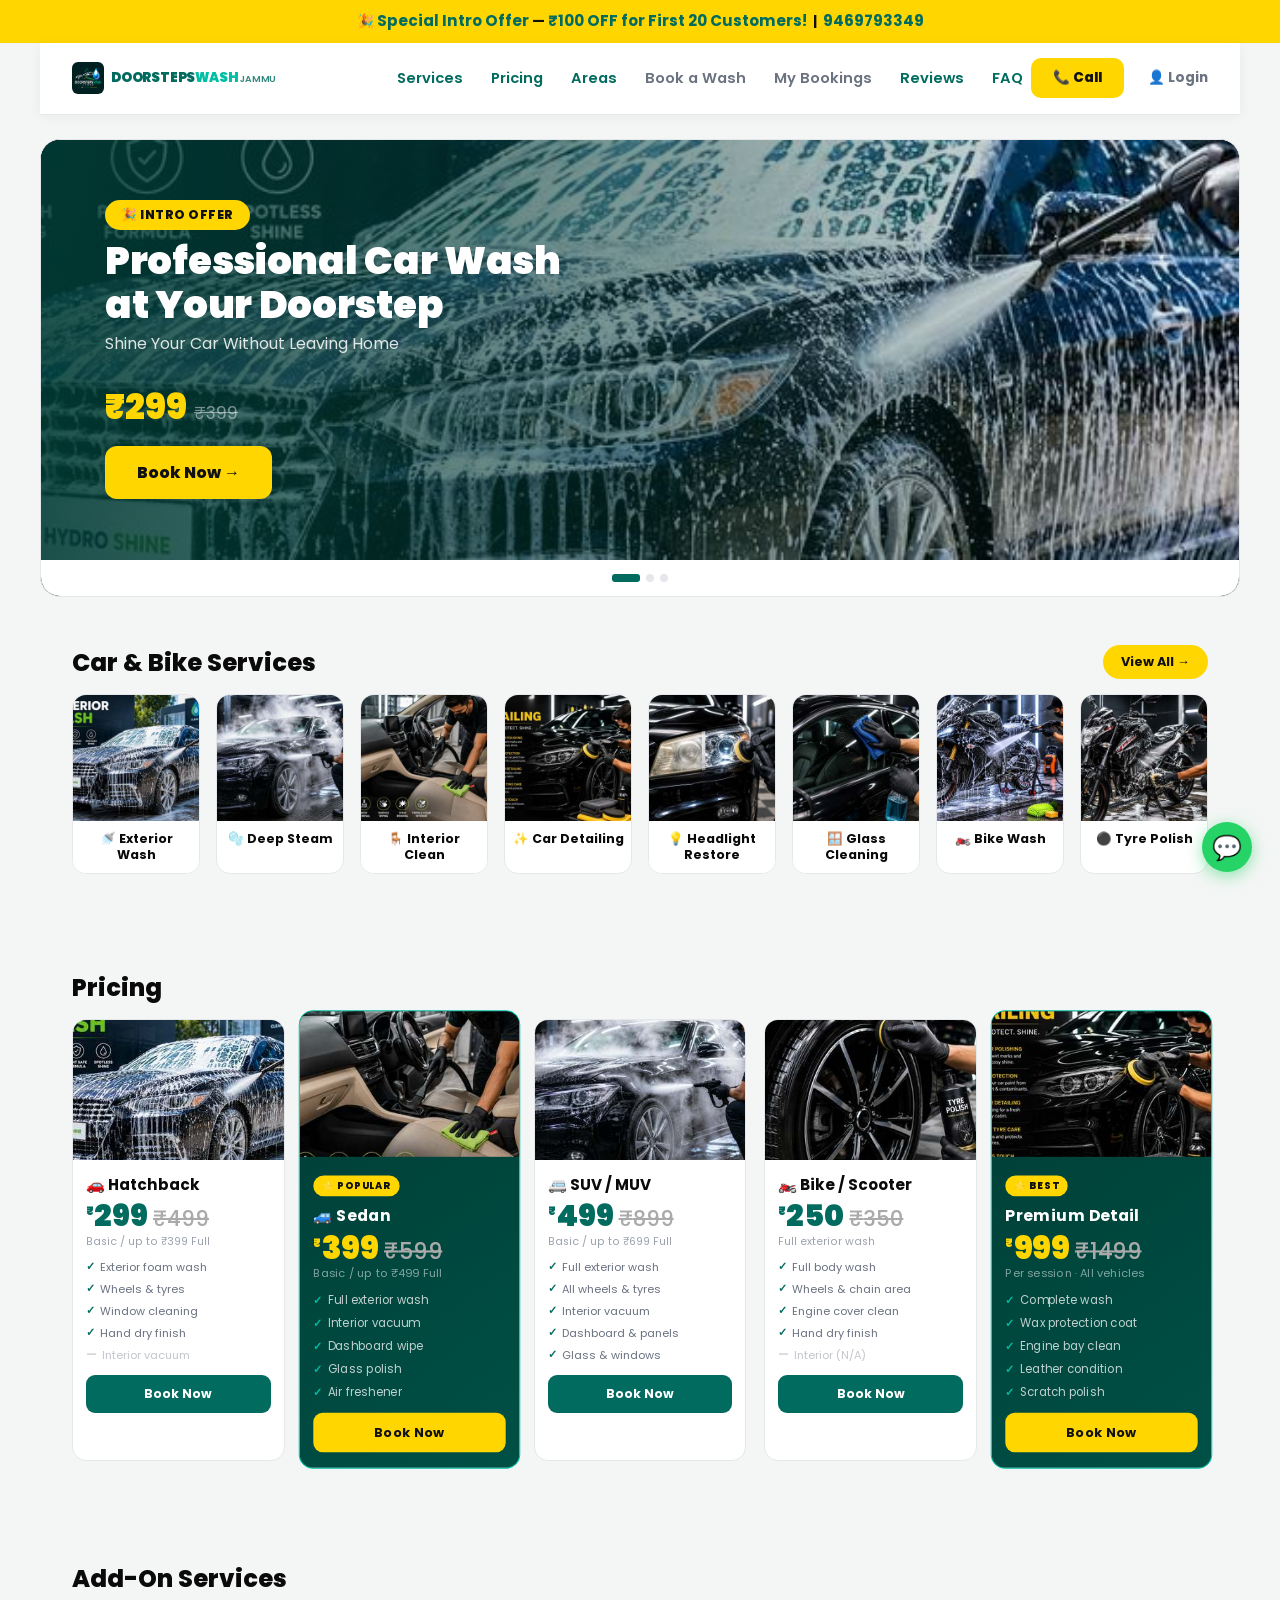
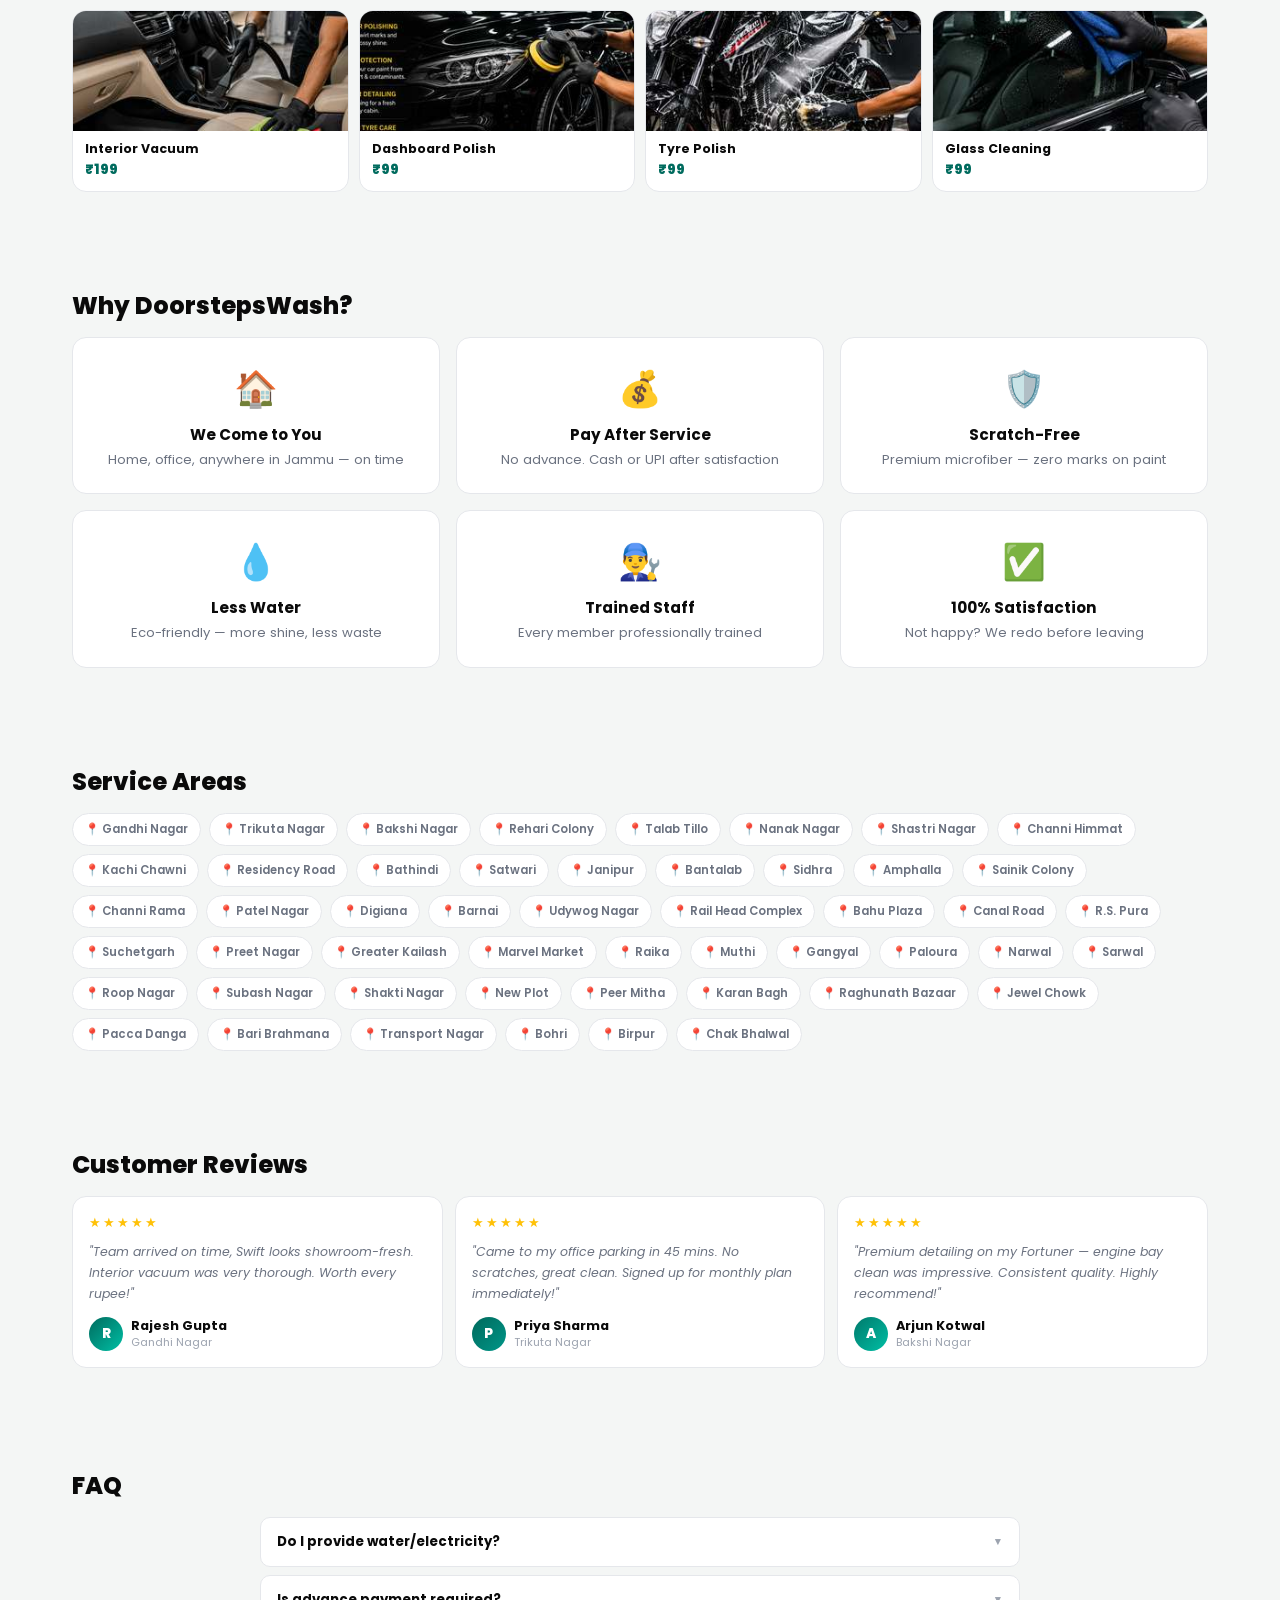
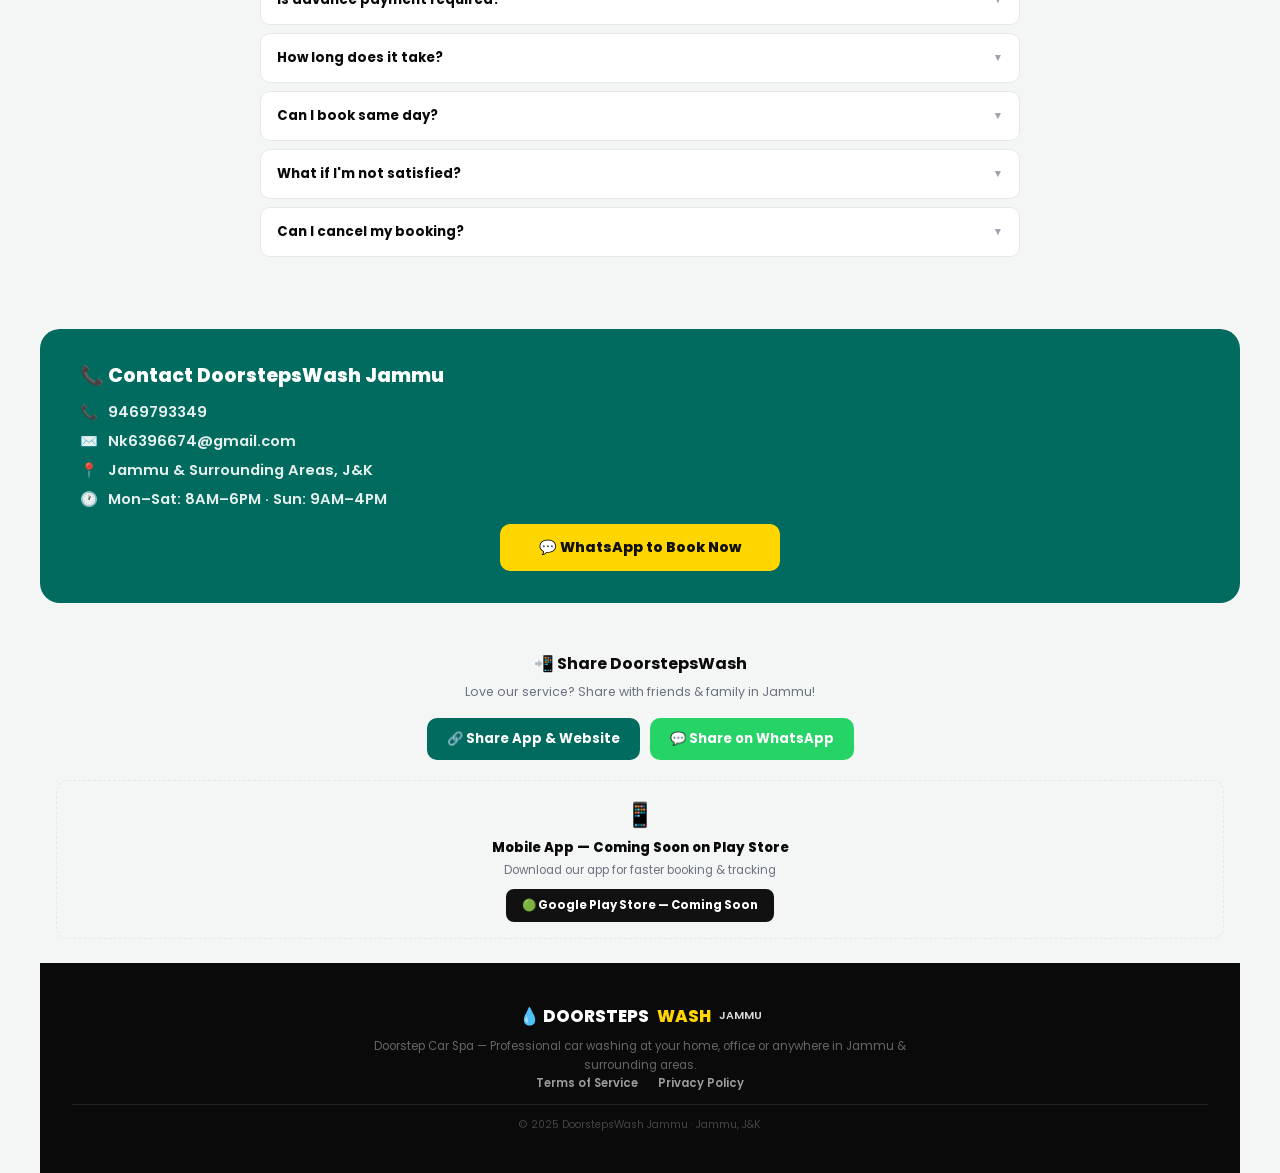
==== index.html @ 2da3cf56 "Add files via upload" ====
<!DOCTYPE html>
<html lang="en">
<head>
<meta charset="UTF-8">
  <link rel="icon" type="image/x-icon" href="favicon.ico">
  <link rel="icon" type="image/png" sizes="192x192" href="icon-192.png">
  <link rel="apple-touch-icon" href="icon-192.png">
<meta name="viewport" content="width=device-width, initial-scale=1.0, maximum-scale=1.0, user-scalable=no">
<title>DoorstepsWash Jammu — Doorstep Car Spa</title>
<link href="https://fonts.googleapis.com/css2?family=Poppins:wght@400;500;600;700;800;900&display=swap" rel="stylesheet">
<link rel="stylesheet" href="app.css">
</head>
<body>

<!-- OFFER BAR -->
<div class="offer-bar">🎉 <span data-price="offer_text">Special Intro Offer</span> — <span data-price="offer_amount">₹100 OFF</span> <span data-price="offer_subtext">for First 20 Customers!</span> &nbsp;|&nbsp; <span>9469793349</span></div>

<!-- HEADER -->
<header class="header">
  <button class="hbg-btn" onclick="openDrawer()">☰</button>
  <div class="header-logo" style="display:flex;align-items:center;gap:7px;min-width:0;flex:1">
  <img src="logo.png" alt="DoorstepsWash Jammu" style="height:32px;width:32px;object-fit:contain;flex-shrink:0;border-radius:6px">
  <span style="font-size:.82rem;font-weight:900;letter-spacing:-.2px;white-space:nowrap;overflow:hidden;text-overflow:ellipsis">DOORSTEPS<span style="color:#00BFA5">WASH</span> <span style="font-size:.7em;font-weight:600;opacity:.8">JAMMU</span></span>
</div>
  <a href="tel:9469793349" class="call-btn">📞 Call</a>
</header>

<!-- DRAWER -->
<div class="drawer-overlay" id="drawerOverlay" onclick="closeDrawer()"></div>
<div class="drawer" id="drawer">
  <div class="drawer-head">
    <div class="logo-text"><span class="lt-main">DOORSTEPS<span style="color:#00BFA5">WASH</span></span><span class="lt-sub">JAMMU</span></div>
    <button class="drawer-close" onclick="closeDrawer()">✕</button>
  </div>
  <div class="drawer-links">
    <a href="index.html#services" onclick="closeDrawer()"><span class="di">🚗</span> Services</a>
    <a href="index.html#pricing" onclick="closeDrawer()"><span class="di">💰</span> Pricing</a>
    <a href="index.html#addons" onclick="closeDrawer()"><span class="di">➕</span> Add-Ons</a>
    <a href="index.html#areas" onclick="closeDrawer()"><span class="di">📍</span> Service Areas</a>
    <a href="booking.html" onclick="closeDrawer()"><span class="di">📅</span> Book a Wash</a>
    <a href="my-bookings.html" onclick="closeDrawer()"><span class="di">📋</span> My Bookings</a>
    <a href="index.html#reviews" onclick="closeDrawer()"><span class="di">⭐</span> Reviews</a>
    <a href="index.html#faq" onclick="closeDrawer()"><span class="di">❓</span> FAQ</a>
    <a href="account.html" onclick="closeDrawer()"><span class="di">👤</span> My Account</a>
  </div>
  <div class="drawer-contact">
    <h4>Contact Us</h4>
    <a href="tel:9469793349">📞 9469793349</a>
    <a href="mailto:Nk6396674@gmail.com">✉️ Nk6396674@gmail.com</a>
    <a>📍 Jammu &amp; Surrounding Areas</a>
  </div>
  <div class="drawer-links" style="border-top:1px solid var(--border);padding-top:8px;margin-top:4px">
    <a onclick="shareApp();closeDrawer()"><span class="di">🔗</span> Share App</a>
    <a href="https://wa.me/?text=🚗 DoorstepsWash Jammu — Doorstep Car Wash! https://doorstepswash.in" target="_blank" onclick="closeDrawer()"><span class="di">💬</span> Share on WhatsApp</a>
    <a style="opacity:.6;cursor:default"><span class="di">📱</span> Play Store — Coming Soon</a>
    <a href="terms.html" onclick="closeDrawer()"><span class="di">📄</span> Terms of Service</a>
    <a href="privacy.html" onclick="closeDrawer()"><span class="di">🔐</span> Privacy Policy</a>
  </div>
</div>

<!-- HERO SLIDER -->
<div class="hero-slider">
  <div class="slides" id="slides">
    <div class="slide">
      <img class="slide-img" id="slideImg1" alt="Exterior Wash">
      <div class="slide-overlay"></div>
      <div class="slide-content">
        <div class="slide-tag">🎉 Intro Offer</div>
        <div class="slide-h" data-price="slides.slide1.title">Professional Car Wash at Your Doorstep</div>
        <div class="slide-sub" data-price="slides.slide1.subtitle">Shine Your Car Without Leaving Home</div>
        <div class="slide-price"><span class="new">₹<span data-price="slides.slide1.price_new">299</span></span><span class="old">₹<span data-price="slides.slide1.price_old">399</span></span></div>
        <a href="booking.html" class="slide-book">Book Now →</a>
      </div>
    </div>
    <div class="slide">
      <img class="slide-img" id="slideImg2" alt="Steam Wash">
      <div class="slide-overlay"></div>
      <div class="slide-content">
        <div class="slide-tag">💧 Steam Clean</div>
        <div class="slide-h" data-price="slides.slide2.title">Deep Steam Wash + Interior Clean</div>
        <div class="slide-sub" data-price="slides.slide2.subtitle">Complete inside-out car spa experience</div>
        <div class="slide-price"><span class="new">₹<span data-price="slides.slide2.price_new">399</span></span><span class="old">₹<span data-price="slides.slide2.price_old">599</span></span></div>
        <a href="booking.html" class="slide-book">Book Now →</a>
      </div>
    </div>
    <div class="slide">
      <img class="slide-img" id="slideImg3" alt="Bike Wash">
      <div class="slide-overlay"></div>
      <div class="slide-content">
        <div class="slide-tag">🏍️ Bikes Too!</div>
        <div class="slide-h" data-price="slides.slide3.title">Bike &amp; Scooter Doorstep Wash</div>
        <div class="slide-sub" data-price="slides.slide3.subtitle">Full two-wheeler clean at your location</div>
        <div class="slide-price"><span class="new">₹<span data-price="slides.slide3.price_new">250</span></span><span class="old">₹<span data-price="slides.slide3.price_old">350</span></span></div>
        <a href="booking.html?service=Bike" class="slide-book">Book Now →</a>
      </div>
    </div>
  </div>
  <div class="slide-dots">
    <div class="dot active" onclick="goSlide(0)"></div>
    <div class="dot" onclick="goSlide(1)"></div>
    <div class="dot" onclick="goSlide(2)"></div>
  </div>
</div>

<!-- SERVICES -->
<div class="divider"></div>
<div class="sec rv" id="services">
  <div class="sec-head">
    <h2>Car &amp; Bike Services</h2>
    <a href="index.html#pricing" class="view-all">View All →</a>
  </div>
  <div class="svc-grid">
    <div class="svc-item" onclick="location.href='booking.html?service=Hatchback'">
      <img class="svc-img" id="svcImg1" alt="Exterior Wash">
      <div class="svc-lbl">🚿 Exterior Wash</div>
    </div>
    <div class="svc-item" onclick="location.href='booking.html?service=SUV'">
      <img class="svc-img" id="svcImg2" alt="Deep Steam Wash">
      <div class="svc-lbl">🫧 Deep Steam</div>
    </div>
    <div class="svc-item" onclick="location.href='booking.html?service=Sedan'">
      <img class="svc-img" id="svcImg3" alt="Interior Clean">
      <div class="svc-lbl">🪑 Interior Clean</div>
    </div>
    <div class="svc-item" onclick="location.href='booking.html?service=Premium'">
      <img class="svc-img" id="svcImg4" alt="Car Detailing">
      <div class="svc-lbl">✨ Car Detailing</div>
    </div>
    <div class="svc-item" onclick="location.href='booking.html?service=Premium'">
      <img class="svc-img" id="svcImg5" alt="Headlight Restore">
      <div class="svc-lbl">💡 Headlight Restore</div>
    </div>
    <div class="svc-item" onclick="location.href='booking.html?service=Hatchback'">
      <img class="svc-img" id="svcImg6" alt="Glass Cleaning">
      <div class="svc-lbl">🪟 Glass Cleaning</div>
    </div>
    <div class="svc-item" onclick="location.href='booking.html?service=Bike'">
      <img class="svc-img" id="svcImg7" alt="Bike Wash">
      <div class="svc-lbl">🏍️ Bike Wash</div>
    </div>
    <div class="svc-item" onclick="location.href='index.html#addons'">
      <img class="svc-img" id="svcImg8" alt="Tyre Polish">
      <div class="svc-lbl">⚫ Tyre Polish</div>
    </div>
  </div>
</div>

<!-- PRICING -->
<div class="divider"></div>
<div class="sec rv" id="pricing">
  <div class="sec-head"><h2>Pricing</h2></div>
  <div class="price-scroll">
    <div class="price-card">
      <img class="pc-img" id="pcImg1" alt="Hatchback">
      <div class="pc-body">
        <div class="pc-name">🚗 Hatchback</div>
        <div class="pc-price"><sup>₹</sup><span data-price="services.hatchback.price_min">299</span> <span style="text-decoration:line-through;color:#aaa;font-size:.7em;font-weight:500">₹<span data-price="services.hatchback.price_old">499</span></span></div>
        <div class="pc-per">Basic / up to ₹<span data-price="services.hatchback.price_max">399</span> Full</div>
        <ul class="pc-feats">
          <li class="pc-feat">Exterior foam wash</li>
          <li class="pc-feat">Wheels &amp; tyres</li>
          <li class="pc-feat">Window cleaning</li>
          <li class="pc-feat">Hand dry finish</li>
          <li class="pc-feat no">Interior vacuum</li>
        </ul>
        <button class="pc-btn" onclick="location.href='booking.html?service=Hatchback'">Book Now</button>
      </div>
    </div>
    <div class="price-card featured">
      <img class="pc-img" id="pcImg2" alt="Sedan">
      <div class="pc-body">
        <div class="pc-badge">⭐ Popular</div>
        <div class="pc-name">🚙 Sedan</div>
        <div class="pc-price"><sup>₹</sup><span data-price="services.sedan.price_min">399</span> <span style="text-decoration:line-through;color:#aaa;font-size:.7em;font-weight:500">₹<span data-price="services.sedan.price_old">599</span></span></div>
        <div class="pc-per">Basic / up to ₹<span data-price="services.sedan.price_max">499</span> Full</div>
        <ul class="pc-feats">
          <li class="pc-feat">Full exterior wash</li>
          <li class="pc-feat">Interior vacuum</li>
          <li class="pc-feat">Dashboard wipe</li>
          <li class="pc-feat">Glass polish</li>
          <li class="pc-feat">Air freshener</li>
        </ul>
        <button class="pc-btn" onclick="location.href='booking.html?service=Sedan'">Book Now</button>
      </div>
    </div>
    <div class="price-card">
      <img class="pc-img" id="pcImg3" alt="SUV">
      <div class="pc-body">
        <div class="pc-name">🚐 SUV / MUV</div>
        <div class="pc-price"><sup>₹</sup><span data-price="services.suv.price_min">499</span> <span style="text-decoration:line-through;color:#aaa;font-size:.7em;font-weight:500">₹<span data-price="services.suv.price_old">899</span></span></div>
        <div class="pc-per">Basic / up to ₹<span data-price="services.suv.price_max">699</span> Full</div>
        <ul class="pc-feats">
          <li class="pc-feat">Full exterior wash</li>
          <li class="pc-feat">All wheels &amp; tyres</li>
          <li class="pc-feat">Interior vacuum</li>
          <li class="pc-feat">Dashboard &amp; panels</li>
          <li class="pc-feat">Glass &amp; windows</li>
        </ul>
        <button class="pc-btn" onclick="location.href='booking.html?service=SUV'">Book Now</button>
      </div>
    </div>
    <div class="price-card">
      <img class="pc-img" id="pcImg4" alt="Bike">
      <div class="pc-body">
        <div class="pc-name">🏍️ Bike / Scooter</div>
        <div class="pc-price"><sup>₹</sup><span data-price="services.bike.price">250</span> <span style="text-decoration:line-through;color:#aaa;font-size:.7em;font-weight:500">₹<span data-price="services.bike.price_old">350</span></span></div>
        <div class="pc-per">Full exterior wash</div>
        <ul class="pc-feats">
          <li class="pc-feat">Full body wash</li>
          <li class="pc-feat">Wheels &amp; chain area</li>
          <li class="pc-feat">Engine cover clean</li>
          <li class="pc-feat">Hand dry finish</li>
          <li class="pc-feat no">Interior (N/A)</li>
        </ul>
        <button class="pc-btn" onclick="location.href='booking.html?service=Bike'">Book Now</button>
      </div>
    </div>
    <div class="price-card featured">
      <img class="pc-img" id="pcImg5" alt="Premium">
      <div class="pc-body">
        <div class="pc-badge">🌟 Best</div>
        <div class="pc-name">Premium Detail</div>
        <div class="pc-price"><sup>₹</sup><span data-price="services.premium.price">999</span> <span style="text-decoration:line-through;color:#aaa;font-size:.7em;font-weight:500">₹<span data-price="services.premium.price_old">1499</span></span></div>
        <div class="pc-per">Per session · All vehicles</div>
        <ul class="pc-feats">
          <li class="pc-feat">Complete wash</li>
          <li class="pc-feat">Wax protection coat</li>
          <li class="pc-feat">Engine bay clean</li>
          <li class="pc-feat">Leather condition</li>
          <li class="pc-feat">Scratch polish</li>
        </ul>
        <button class="pc-btn" onclick="location.href='booking.html?service=Premium'">Book Now</button>
      </div>
    </div>
  </div>
</div>

<!-- ADD-ONS -->
<div class="divider"></div>
<div class="sec rv" id="addons">
  <div class="sec-head"><h2>Add-On Services</h2></div>
  <div class="addon-grid">
    <div class="addon-card" onclick="location.href='booking.html'">
      <img class="addon-img" id="addonImg1" alt="Interior Vacuum">
      <div class="addon-body"><h4>Interior Vacuum</h4><div class="addon-price">₹<span data-price="addons.interior_vacuum.price">199</span></div></div>
    </div>
    <div class="addon-card" onclick="location.href='booking.html'">
      <img class="addon-img" id="addonImg2" alt="Dashboard Polish">
      <div class="addon-body"><h4>Dashboard Polish</h4><div class="addon-price">₹<span data-price="addons.dashboard_polish.price">99</span></div></div>
    </div>
    <div class="addon-card" onclick="location.href='booking.html'">
      <img class="addon-img" id="addonImg3" alt="Tyre Polish">
      <div class="addon-body"><h4>Tyre Polish</h4><div class="addon-price">₹<span data-price="addons.tyre_polish.price">99</span></div></div>
    </div>
    <div class="addon-card" onclick="location.href='booking.html'">
      <img class="addon-img" id="addonImg4" alt="Glass Cleaning">
      <div class="addon-body"><h4>Glass Cleaning</h4><div class="addon-price">₹<span data-price="addons.glass_cleaning.price">99</span></div></div>
    </div>
  </div>
</div>

<!-- WHY US -->
<div class="divider"></div>
<div class="sec rv">
  <div class="sec-head"><h2>Why DoorstepsWash?</h2></div>
  <div class="why-grid">
    <div class="why-card"><div class="wico">🏠</div><h4>We Come to You</h4><p>Home, office, anywhere in Jammu — on time</p></div>
    <div class="why-card"><div class="wico">💰</div><h4>Pay After Service</h4><p>No advance. Cash or UPI after satisfaction</p></div>
    <div class="why-card"><div class="wico">🛡️</div><h4>Scratch-Free</h4><p>Premium microfiber — zero marks on paint</p></div>
    <div class="why-card"><div class="wico">💧</div><h4>Less Water</h4><p>Eco-friendly — more shine, less waste</p></div>
    <div class="why-card"><div class="wico">👨‍🔧</div><h4>Trained Staff</h4><p>Every member professionally trained</p></div>
    <div class="why-card"><div class="wico">✅</div><h4>100% Satisfaction</h4><p>Not happy? We redo before leaving</p></div>
  </div>
</div>

<!-- AREAS -->
<div class="divider"></div>
<div class="sec rv" id="areas">
  <div class="sec-head"><h2>Service Areas</h2></div>
  <div class="areas-wrap">
    <div class="area-chip">📍 Gandhi Nagar</div><div class="area-chip">📍 Trikuta Nagar</div>
    <div class="area-chip">📍 Bakshi Nagar</div><div class="area-chip">📍 Rehari Colony</div>
    <div class="area-chip">📍 Talab Tillo</div><div class="area-chip">📍 Nanak Nagar</div>
    <div class="area-chip">📍 Shastri Nagar</div><div class="area-chip">📍 Channi Himmat</div>
    <div class="area-chip">📍 Kachi Chawni</div><div class="area-chip">📍 Residency Road</div>
    <div class="area-chip">📍 Bathindi</div><div class="area-chip">📍 Satwari</div>
    <div class="area-chip">📍 Janipur</div><div class="area-chip">📍 Bantalab</div>
    <div class="area-chip">📍 Sidhra</div><div class="area-chip">📍 Amphalla</div>
    <div class="area-chip">📍 Sainik Colony</div><div class="area-chip">📍 Channi Rama</div>
    <div class="area-chip">📍 Patel Nagar</div><div class="area-chip">📍 Digiana</div>
    <div class="area-chip">📍 Barnai</div><div class="area-chip">📍 Udywog Nagar</div>
    <div class="area-chip">📍 Rail Head Complex</div><div class="area-chip">📍 Bahu Plaza</div>
    <div class="area-chip">📍 Canal Road</div>
    <div class="area-chip">📍 R.S. Pura</div><div class="area-chip">📍 Suchetgarh</div>
    <div class="area-chip">📍 Preet Nagar</div><div class="area-chip">📍 Greater Kailash</div>
    <div class="area-chip">📍 Marvel Market</div><div class="area-chip">📍 Raika</div>
    <div class="area-chip">📍 Muthi</div><div class="area-chip">📍 Gangyal</div>
    <div class="area-chip">📍 Paloura</div><div class="area-chip">📍 Narwal</div>
    <div class="area-chip">📍 Sarwal</div><div class="area-chip">📍 Roop Nagar</div>
    <div class="area-chip">📍 Subash Nagar</div><div class="area-chip">📍 Shakti Nagar</div>
    <div class="area-chip">📍 New Plot</div><div class="area-chip">📍 Peer Mitha</div>
    <div class="area-chip">📍 Karan Bagh</div><div class="area-chip">📍 Raghunath Bazaar</div>
    <div class="area-chip">📍 Jewel Chowk</div><div class="area-chip">📍 Pacca Danga</div>
    <div class="area-chip">📍 Bari Brahmana</div>
    <div class="area-chip">📍 Transport Nagar</div><div class="area-chip">📍 Bohri</div>
    <div class="area-chip">📍 Birpur</div><div class="area-chip">📍 Chak Bhalwal</div>
  </div>
</div>

<!-- REVIEWS -->
<div class="divider"></div>
<div class="sec rv" id="reviews">
  <div class="sec-head"><h2>Customer Reviews</h2></div>
  <div class="rev-scroll">
    <div class="rev-card"><div class="stars">★★★★★</div><p class="rev-text">"Team arrived on time, Swift looks showroom-fresh. Interior vacuum was very thorough. Worth every rupee!"</p><div class="rev-who"><div class="rev-av">R</div><div><div class="rev-name">Rajesh Gupta</div><div class="rev-loc">Gandhi Nagar</div></div></div></div>
    <div class="rev-card"><div class="stars">★★★★★</div><p class="rev-text">"Came to my office parking in 45 mins. No scratches, great clean. Signed up for monthly plan immediately!"</p><div class="rev-who"><div class="rev-av" style="background:linear-gradient(135deg,#00695C,#009688)">P</div><div><div class="rev-name">Priya Sharma</div><div class="rev-loc">Trikuta Nagar</div></div></div></div>
    <div class="rev-card"><div class="stars">★★★★★</div><p class="rev-text">"Premium detailing on my Fortuner — engine bay clean was impressive. Consistent quality. Highly recommend!"</p><div class="rev-who"><div class="rev-av" style="background:linear-gradient(135deg,#00796B,#00BFA5)">A</div><div><div class="rev-name">Arjun Kotwal</div><div class="rev-loc">Bakshi Nagar</div></div></div></div>
  </div>
</div>

<!-- FAQ -->
<div class="divider"></div>
<div class="sec rv" id="faq">
  <div class="sec-head"><h2>FAQ</h2></div>
  <div class="faq-list">
    <div class="faqq"><button onclick="faqT(this)">Do I provide water/electricity? <span class="arr">▼</span></button><div class="ans"><p>Yes — we use a small amount of your water and electricity. This keeps costs low for better pricing. We are very efficient and use only what's necessary.</p></div></div>
    <div class="faqq"><button onclick="faqT(this)">Is advance payment required? <span class="arr">▼</span></button><div class="ans"><p>No advance at all. Pay only after the service is done and you're satisfied. Cash and UPI both accepted.</p></div></div>
    <div class="faqq"><button onclick="faqT(this)">How long does it take? <span class="arr">▼</span></button><div class="ans"><p>Basic wash: 30–40 min. Interior + Exterior: 60–75 min. Premium Detailing: 2.5–3 hours.</p></div></div>
    <div class="faqq"><button onclick="faqT(this)">Can I book same day? <span class="arr">▼</span></button><div class="ans"><p>Yes! Same-day slots available. For urgent bookings call or WhatsApp 9469793349 directly.</p></div></div>
    <div class="faqq"><button onclick="faqT(this)">What if I'm not satisfied? <span class="arr">▼</span></button><div class="ans"><p>We fix it before we leave — no questions asked. 100% satisfaction guarantee. You only pay when happy.</p></div></div>
    <div class="faqq"><button onclick="faqT(this)">Can I cancel my booking? <span class="arr">▼</span></button><div class="ans"><p>Yes, you can cancel any pending or confirmed booking anytime from the "My Bookings" page before the service starts — no charges for cancellation.</p></div></div>
  </div>
</div>

<!-- CONTACT -->
<div class="divider"></div>
<div class="contact-strip rv">
  <h3>📞 Contact DoorstepsWash Jammu</h3>
  <a class="cl" href="tel:9469793349"><span class="ci">📞</span> 9469793349</a>
  <a class="cl" href="mailto:Nk6396674@gmail.com"><span class="ci">✉️</span> Nk6396674@gmail.com</a>
  <a class="cl"><span class="ci">📍</span> Jammu &amp; Surrounding Areas, J&amp;K</a>
  <a class="cl"><span class="ci">🕐</span> Mon–Sat: 8AM–6PM · Sun: 9AM–4PM</a>
  <a class="wa-btn-full" href="https://wa.me/919469793349?text=Hi%20DoorstepsWash%20Jammu%2C%20I%20want%20to%20book%20a%20doorstep%20car%20wash" target="_blank">💬 WhatsApp to Book Now</a>
</div>

<!-- FOOTER -->

  <!-- SHARE + APP DOWNLOAD -->
  <div class="sec rv" style="text-align:center;padding:24px 16px">
    <h2 style="font-size:1rem;margin-bottom:6px">📲 Share DoorstepsWash</h2>
    <p style="font-size:.78rem;color:var(--gray);margin-bottom:16px;line-height:1.6">Love our service? Share with friends & family in Jammu!</p>
    <div style="display:flex;gap:10px;justify-content:center;flex-wrap:wrap">
      <button onclick="shareApp()" style="display:flex;align-items:center;gap:8px;background:var(--teal);color:#fff;border:none;padding:11px 20px;border-radius:10px;font-size:.82rem;font-weight:700;cursor:pointer;font-family:var(--font)">
        🔗 Share App & Website
      </button>
      <a href="https://wa.me/?text=🚗 Try DoorstepsWash Jammu — Doorstep Car Wash! Book online: https://doorstepswash.in Clean. Shine. Protect. 💧" target="_blank"
         style="display:flex;align-items:center;gap:8px;background:#25D366;color:#fff;padding:11px 20px;border-radius:10px;font-size:.82rem;font-weight:700;text-decoration:none">
        💬 Share on WhatsApp
      </a>
    </div>
    <div style="margin-top:20px;padding:16px;background:var(--bg);border-radius:12px;border:1.5px dashed var(--border)">
      <div style="font-size:1.5rem;margin-bottom:6px">📱</div>
      <div style="font-size:.82rem;font-weight:800;color:var(--dark);margin-bottom:4px">Mobile App — Coming Soon on Play Store</div>
      <div style="font-size:.72rem;color:var(--gray)">Download our app for faster booking & tracking</div>
      <div style="margin-top:10px;display:inline-flex;align-items:center;gap:6px;background:#111;color:#fff;padding:8px 16px;border-radius:8px;font-size:.72rem;font-weight:700">
        🟢 Google Play Store — Coming Soon
      </div>
    </div>
  </div>

<div class="footer">
  <div class="logo-ft">💧 DOORSTEPS<span class="shine">WASH</span> <span style="font-size:.65em;font-weight:600;opacity:.85">JAMMU</span></div>
  <p>Doorstep Car Spa — Professional car washing at your home, office or anywhere in Jammu &amp; surrounding areas.</p>
  <div class="ft-links" style="display:flex;justify-content:center;gap:20px;margin-bottom:10px">
    <a href="terms.html" style="color:rgba(255,255,255,.6);font-size:.72rem;font-weight:600;text-decoration:none">Terms of Service</a>
    <a href="privacy.html" style="color:rgba(255,255,255,.6);font-size:.72rem;font-weight:600;text-decoration:none">Privacy Policy</a>
  </div>
  <div class="ft-copy">© 2025 DoorstepsWash Jammu · Jammu, J&amp;K</div>
</div>

<!-- BOTTOM NAV -->
<nav class="bottom-nav">
  <div class="bn-item active" id="nav-home" onclick="window.scrollTo({top:0,behavior:'smooth'})"><div class="bn-ic">🏠</div><div class="bn-lbl">Home</div></div>
  <div class="bn-item" id="nav-services" onclick="location.href='index.html#services'"><div class="bn-ic">🚗</div><div class="bn-lbl">Services</div></div>
  <div class="bn-item" id="nav-bookings" onclick="location.href='my-bookings.html'"><div class="bn-ic">📋</div><div class="bn-lbl">My Bookings</div></div>
  <div class="bn-item" id="nav-call" onclick="location.href='tel:9469793349'"><div class="bn-ic">📞</div><div class="bn-lbl">Call</div></div>
  <div class="bn-item" id="nav-account" onclick="location.href='account.html'"><div class="bn-ic">👤</div><div class="bn-lbl">Account</div></div>
</nav>

<!-- WA FLOAT -->
<a class="wa-fl" href="https://wa.me/919469793349?text=Hi%20DoorstepsWash%20Jammu%2C%20I%20want%20to%20book%20a%20doorstep%20car%20wash" target="_blank">💬</a>

<script src="images.js"></script>
<script>window.HS_PAGE="home";</script>
<script src="app.js"></script>
<script>
  // Apply images
  document.getElementById('slideImg1').src = IMG.slide1;
  document.getElementById('slideImg2').src = IMG.slide2;
  document.getElementById('slideImg3').src = IMG.slide3;
  document.getElementById('svcImg1').src = IMG.exterior;
  document.getElementById('svcImg2').src = IMG.steam;
  document.getElementById('svcImg3').src = IMG.interior;
  document.getElementById('svcImg4').src = IMG.detailing;
  document.getElementById('svcImg5').src = IMG.headlight;
  document.getElementById('svcImg6').src = IMG.glass;
  document.getElementById('svcImg7').src = IMG.bike1;
  document.getElementById('svcImg8').src = IMG.tyre;
  document.getElementById('pcImg1').src = IMG.exterior;
  document.getElementById('pcImg2').src = IMG.interior;
  document.getElementById('pcImg3').src = IMG.steam;
  document.getElementById('pcImg4').src = IMG.bike2;
  document.getElementById('pcImg5').src = IMG.detailing;
  document.getElementById('addonImg1').src = IMG.interior;
  document.getElementById('addonImg2').src = IMG.detailing;
  document.getElementById('addonImg3').src = IMG.tyre;
  document.getElementById('addonImg4').src = IMG.glass;
</script>
</body>
</html>
---- app.css ----
:root{
  --teal:#006B5E;--teal2:#00897B;--teal3:#00BFA5;
  --yellow:#FFD600;--yellow2:#FFC107;
  --dark:#0A0A0A;--white:#FFFFFF;
  --bg:#F4F6F5;--card:#FFFFFF;
  --gray:#6B7280;--gray2:#9CA3AF;
  --border:#E5E7EB;
  --font:'Poppins',sans-serif;
  --r:14px;--r-sm:10px;--bottom-h:68px;
}
*{margin:0;padding:0;box-sizing:border-box;-webkit-tap-highlight-color:transparent}
html{scroll-behavior:smooth;overflow-x:hidden;width:100%}
body{font-family:var(--font);background:var(--bg);color:var(--dark);width:100%;margin:0 auto;min-height:100vh;overflow-x:hidden;padding-bottom:var(--bottom-h)}
a{text-decoration:none;color:inherit}
button{cursor:pointer;font-family:var(--font);border:none}
::-webkit-scrollbar{display:none}

/* OFFER BAR */
.offer-bar{background:var(--yellow);padding:9px 16px;text-align:center;font-size:.72rem;font-weight:700;color:#111;line-height:1.5}
.offer-bar span{color:var(--teal);font-size:.82rem}

/* HEADER */
.header{background:var(--teal);padding:6px 12px;min-height:56px;display:flex;align-items:center;gap:8px;justify-content:space-between;position:sticky;top:0;z-index:100;box-shadow:0 2px 12px rgba(0,0,0,.2)}
.header-logo{display:flex;align-items:center;gap:8px;color:#fff;font-size:1.1rem;font-weight:800;letter-spacing:-.3px}
.logo-ic{width:34px;height:34px;background:rgba(255,255,255,.18);border-radius:8px;display:flex;align-items:center;justify-content:center;font-size:1.1rem}
.shine{color:var(--yellow)}
.call-btn{background:var(--yellow);color:#111;padding:7px 14px;border-radius:8px;font-size:.75rem;font-weight:800;display:flex;align-items:center;gap:5px}
.hbg-btn{background:transparent;border:none;color:#fff;width:36px;height:36px;border-radius:0;display:flex;align-items:center;justify-content:center;font-size:1.1rem;cursor:pointer;flex-shrink:0}
.back-btn{background:rgba(255,255,255,.15);border:none;color:#fff;width:36px;height:36px;border-radius:8px;display:flex;align-items:center;justify-content:center;font-size:1.2rem;cursor:pointer}
.header-title{color:#fff;font-size:1.02rem;font-weight:800}

/* DRAWER */
.drawer-overlay{display:none;position:fixed;inset:0;z-index:200;background:rgba(0,0,0,.55)}
.drawer-overlay.show{display:block}
.drawer{position:fixed;top:0;left:-280px;bottom:0;width:280px;z-index:201;background:#fff;transition:left .3s ease;overflow-y:auto}
.drawer.open{left:0}
.drawer-head{background:var(--teal);padding:20px 18px;display:flex;align-items:center;gap:10px}
.drawer-head .logo-text{color:#fff;display:flex;flex-direction:column;line-height:1.2;min-width:0;flex:1;overflow:hidden}
.drawer-head .logo-text .lt-main{font-size:1.3rem;font-weight:800;white-space:nowrap;overflow:hidden;text-overflow:ellipsis}
.drawer-head .logo-text .lt-sub{font-size:.78rem;font-weight:600;opacity:.85;letter-spacing:.5px;white-space:nowrap}
.drawer-close{margin-left:auto;background:rgba(255,255,255,.15);border:none;color:#fff;width:32px;height:32px;border-radius:8px;font-size:1.1rem;cursor:pointer;display:flex;align-items:center;justify-content:center}
.drawer-links a{display:flex;align-items:center;gap:12px;padding:14px 18px;font-size:.88rem;font-weight:600;color:#333;border-bottom:1px solid #f0f0f0;transition:background .15s}
.drawer-links a:hover,.drawer-links a:active{background:#f5faf8;color:var(--teal)}
.drawer-links a .di{font-size:1rem;width:20px;text-align:center}
.drawer-contact{padding:16px 18px;background:#f8faf9;border-top:1px solid #eee}
.drawer-contact h4{font-size:.72rem;font-weight:700;color:var(--gray);text-transform:uppercase;letter-spacing:1px;margin-bottom:10px}
.drawer-contact a{display:flex;align-items:center;gap:8px;font-size:.84rem;font-weight:600;color:#333;margin-bottom:8px}

/* SECTIONS */
.sec{padding:16px 16px}
.sec-head{display:flex;align-items:center;justify-content:space-between;margin-bottom:14px}
.sec-head h2{font-size:.97rem;font-weight:800;color:var(--dark)}
.view-all{background:var(--yellow);color:#111;padding:6px 14px;border-radius:100px;font-size:.7rem;font-weight:700}
.divider{height:8px;background:var(--bg)}
.sec-ey{font-size:.68rem;font-weight:700;color:var(--teal);letter-spacing:1.5px;text-transform:uppercase;margin-bottom:6px}

/* HERO SLIDER */
.hero-slider{position:relative;overflow:hidden;background:#000;border-bottom:1px solid #eee}
.slides{display:flex;transition:transform .42s ease}
.slide{min-width:100%;position:relative;overflow:hidden}
.slide-img{width:100%;height:215px;object-fit:cover;object-position:center;display:block}
.slide-overlay{position:absolute;inset:0;background:linear-gradient(90deg,rgba(0,60,52,.88) 0%,rgba(0,50,44,.45) 55%,transparent 100%)}
.slide-content{position:absolute;inset:0;padding:20px 18px;display:flex;flex-direction:column;justify-content:center}
.slide-tag{display:inline-block;background:var(--yellow);color:#111;font-size:.6rem;font-weight:800;padding:4px 10px;border-radius:100px;margin-bottom:9px;letter-spacing:.5px;text-transform:uppercase;width:fit-content}
.slide-h{font-size:1.08rem;font-weight:900;color:#fff;line-height:1.2;margin-bottom:5px;max-width:200px;letter-spacing:-.3px}
.slide-sub{font-size:.7rem;color:rgba(255,255,255,.85);margin-bottom:12px;line-height:1.5;max-width:190px}
.slide-price{display:flex;align-items:baseline;gap:7px;margin-bottom:13px}
.slide-price .new{font-size:1.3rem;font-weight:900;color:var(--yellow)}
.slide-price .old{font-size:.75rem;color:rgba(255,255,255,.45);text-decoration:line-through}
.slide-book{display:inline-flex;align-items:center;gap:6px;background:var(--yellow);color:#111;padding:9px 16px;border-radius:9px;font-size:.78rem;font-weight:800;width:fit-content}
.slide-dots{display:flex;justify-content:center;gap:6px;padding:10px 0 8px;background:#fff}
.dot{width:6px;height:6px;border-radius:50%;background:var(--border);transition:all .2s;cursor:pointer}
.dot.active{width:20px;border-radius:3px;background:var(--teal)}

/* SERVICE GRID */
.svc-grid{display:grid;grid-template-columns:repeat(4,1fr);gap:10px}
.svc-item{background:var(--card);border:1.5px solid var(--border);border-radius:var(--r);overflow:hidden;cursor:pointer;transition:all .18s}
.svc-item:active{transform:scale(.94);opacity:.9}
.svc-item:hover{border-color:var(--teal3)}
.svc-img{width:100%;aspect-ratio:1/1;object-fit:cover;object-position:center;display:block}
.svc-lbl{font-size:.6rem;font-weight:700;color:var(--dark);text-align:center;padding:6px 3px 7px;line-height:1.3;background:#fff}

/* PRICING SCROLL */
.price-scroll{display:flex;gap:12px;overflow-x:auto;padding-bottom:4px;scroll-snap-type:x mandatory}
.price-scroll::-webkit-scrollbar{display:none}
.price-card{min-width:190px;background:var(--card);border:1.5px solid var(--border);border-radius:var(--r);overflow:hidden;scroll-snap-align:start;flex-shrink:0;transition:border-color .2s}
.price-card:hover{border-color:var(--teal3)}
.price-card.featured{background:linear-gradient(145deg,#003D35,#005046);border-color:var(--teal3)}
.pc-img{width:100%;height:108px;object-fit:cover;object-position:center;display:block}
.pc-body{padding:13px 13px 15px}
.pc-badge{display:inline-block;background:var(--yellow);color:#111;font-size:.58rem;font-weight:800;padding:3px 8px;border-radius:100px;text-transform:uppercase;letter-spacing:.5px;margin-bottom:7px}
.pc-name{font-size:.84rem;font-weight:700;margin-bottom:5px;color:var(--dark)}
.price-card.featured .pc-name{color:#fff}
.pc-price{font-size:1.5rem;font-weight:900;color:var(--teal);line-height:1;margin-bottom:2px}
.price-card.featured .pc-price{color:var(--yellow)}
.pc-price sup{font-size:.75rem;vertical-align:super}
.pc-per{font-size:.67rem;color:var(--gray2);margin-bottom:9px}
.price-card.featured .pc-per{color:rgba(255,255,255,.5)}
.pc-feats{list-style:none;display:flex;flex-direction:column;gap:5px;margin-bottom:11px}
.pc-feat{display:flex;align-items:center;gap:5px;font-size:.69rem;color:var(--gray)}
.price-card.featured .pc-feat{color:rgba(255,255,255,.75)}
.pc-feat::before{content:'✓';color:var(--teal);font-weight:800;font-size:.67rem;flex-shrink:0}
.price-card.featured .pc-feat::before{color:var(--teal3)}
.pc-feat.no{opacity:.4}
.pc-feat.no::before{content:'—';color:var(--gray2)}
.pc-btn{display:block;width:100%;text-align:center;background:var(--teal);color:#fff;padding:10px;border-radius:9px;font-size:.77rem;font-weight:700;border:none;cursor:pointer;transition:background .2s}
.price-card.featured .pc-btn{background:var(--yellow);color:#111}

/* ADDONS */
.addon-grid{display:grid;grid-template-columns:repeat(2,1fr);gap:10px}
.addon-card{background:var(--card);border:1.5px solid var(--border);border-radius:var(--r);overflow:hidden;cursor:pointer;transition:all .2s}
.addon-card:hover{border-color:var(--teal3)}
.addon-card:active{transform:scale(.97)}
.addon-img{width:100%;height:88px;object-fit:cover;object-position:center;display:block}
.addon-body{padding:9px 12px 11px}
.addon-body h4{font-size:.78rem;font-weight:700;margin-bottom:2px}
.addon-price{font-size:.85rem;font-weight:800;color:var(--teal)}

/* WHY US */
.why-grid{display:grid;grid-template-columns:repeat(2,1fr);gap:10px}
.why-card{background:var(--card);border:1.5px solid var(--border);border-radius:var(--r);padding:14px 12px;text-align:center;transition:all .2s}
.why-card:hover{border-color:var(--teal3);background:#f0faf8}
.why-card .wico{font-size:1.6rem;margin-bottom:8px}
.why-card h4{font-size:.78rem;font-weight:700;margin-bottom:4px}
.why-card p{font-size:.7rem;color:var(--gray);line-height:1.5}

/* AREAS */
.areas-wrap{display:flex;flex-wrap:wrap;gap:8px}
.area-chip{background:var(--card);border:1.5px solid var(--border);padding:7px 12px;border-radius:100px;font-size:.72rem;font-weight:600;color:var(--gray);display:flex;align-items:center;gap:5px;transition:all .2s}
.area-chip:hover{border-color:var(--teal);color:var(--teal);background:#f0faf8}

/* FORM ELEMENTS */
.book-box{background:var(--card);margin:0 16px 16px;border-radius:var(--r);border:1.5px solid var(--border);padding:20px 16px}
.book-box h2{font-size:1rem;font-weight:800;margin-bottom:18px;color:var(--dark)}
.fg{display:flex;flex-direction:column;gap:6px;margin-bottom:13px}
.fg label{font-size:.68rem;font-weight:700;color:var(--gray);letter-spacing:.8px;text-transform:uppercase}
.fc{background:#F8FAFB;border:1.5px solid var(--border);color:var(--dark);padding:11px 13px;border-radius:10px;font-size:.87rem;font-family:var(--font);outline:none;width:100%;transition:border-color .2s,box-shadow .2s;-webkit-appearance:none}
.fc:focus{border-color:var(--teal);box-shadow:0 0 0 3px rgba(0,107,94,.1)}
.fc::placeholder{color:#C5C9CE}
.fc option{background:#fff}
textarea.fc{resize:vertical;min-height:78px}
.fc.err{border-color:#EF4444}
.ferr{font-size:.68rem;color:#EF4444;margin-top:2px;display:none}
.frow2{display:grid;grid-template-columns:1fr 1fr;gap:10px}
.sub-btn{width:100%;background:var(--teal);color:#fff;border:none;padding:14px;border-radius:11px;font-size:.92rem;font-weight:800;display:flex;align-items:center;justify-content:center;gap:9px;transition:all .2s;margin-top:4px;box-shadow:0 4px 14px rgba(0,107,94,.25)}
.sub-btn:hover:not(:disabled){background:var(--teal2);transform:translateY(-1px)}
.sub-btn:disabled{opacity:.5;cursor:not-allowed}
.sub-btn.outline{background:transparent;color:var(--teal);border:1.5px solid var(--teal);box-shadow:none}
.sub-btn.outline:hover{background:rgba(0,107,94,.06)}
.sub-btn.danger{background:#EF4444;box-shadow:0 4px 14px rgba(239,68,68,.25)}
.sub-btn.danger:hover{background:#dc2626}
.sp{width:16px;height:16px;border:2px solid rgba(255,255,255,.3);border-top-color:#fff;border-radius:50%;animation:spin .6s linear infinite;display:none}
@keyframes spin{to{transform:rotate(360deg)}}
.toast{display:none;margin-top:12px;padding:12px 14px;border-radius:10px;font-size:.82rem;font-weight:600;text-align:center}
.toast.ok{background:rgba(0,191,165,.1);border:1.5px solid rgba(0,191,165,.3);color:var(--teal)}
.toast.bad{background:rgba(239,68,68,.1);border:1.5px solid rgba(239,68,68,.25);color:#EF4444}

/* REVIEWS */
.rev-scroll{display:flex;gap:12px;overflow-x:auto;padding-bottom:4px;scroll-snap-type:x mandatory}
.rev-card{min-width:260px;background:var(--card);border:1.5px solid var(--border);border-radius:var(--r);padding:16px;scroll-snap-align:start;flex-shrink:0}
.rev-card:hover{border-color:var(--teal3)}
.stars{color:var(--yellow2);font-size:.82rem;letter-spacing:2px;margin-bottom:8px}
.rev-text{font-size:.78rem;color:var(--gray);line-height:1.7;font-style:italic;margin-bottom:12px}
.rev-who{display:flex;align-items:center;gap:8px}
.rev-av{width:34px;height:34px;border-radius:50%;background:linear-gradient(135deg,var(--teal),var(--teal3));display:flex;align-items:center;justify-content:center;font-weight:800;font-size:.85rem;color:#fff;flex-shrink:0}
.rev-name{font-size:.8rem;font-weight:700}
.rev-loc{font-size:.68rem;color:var(--gray2)}

/* FAQ */
.faq-list{display:flex;flex-direction:column;gap:8px}
.faqq{background:var(--card);border:1.5px solid var(--border);border-radius:var(--r-sm);overflow:hidden}
.faqq button{width:100%;background:none;border:none;color:var(--dark);padding:14px 16px;text-align:left;font-size:.83rem;font-weight:700;display:flex;justify-content:space-between;align-items:center;gap:12px;cursor:pointer}
.faqq .arr{color:var(--gray2);font-size:.65rem;transition:transform .25s;flex-shrink:0}
.faqq.open .arr{transform:rotate(180deg)}
.faqq .ans{max-height:0;overflow:hidden;transition:max-height .3s ease,padding .3s;padding:0 16px}
.faqq.open .ans{padding:0 16px 14px;max-height:180px}
.faqq .ans p{font-size:.78rem;color:var(--gray);line-height:1.75}

/* CONTACT */
.contact-strip{background:var(--teal);margin:0 16px 16px;border-radius:var(--r);padding:18px 16px}
.contact-strip h3{font-size:.9rem;font-weight:800;color:#fff;margin-bottom:12px}
.cl{display:flex;align-items:center;gap:10px;font-size:.83rem;font-weight:600;color:rgba(255,255,255,.9);margin-bottom:8px}
.cl .ci{font-size:.9rem;width:18px;text-align:center}
.wa-btn-full{display:flex;align-items:center;justify-content:center;gap:8px;background:var(--yellow);color:#111;padding:13px;border-radius:10px;font-size:.88rem;font-weight:800;margin-top:14px}

/* FOOTER */
.footer{background:var(--dark);padding:20px 16px;text-align:center}
.footer .logo-ft{display:flex;align-items:center;justify-content:center;gap:8px;font-size:1.05rem;font-weight:800;color:#fff;margin-bottom:8px}
.footer p{font-size:.72rem;color:#666;line-height:1.65}
.footer .ft-copy{font-size:.66rem;color:#444;margin-top:12px;padding-top:12px;border-top:1px solid #222}

/* BOTTOM NAV */
.bottom-nav{position:fixed;bottom:0;left:0;width:100%;height:var(--bottom-h);background:#fff;border-top:1.5px solid var(--border);display:flex;z-index:100;box-shadow:0 -4px 20px rgba(0,0,0,.08)}
.bn-item{flex:1;display:flex;flex-direction:column;align-items:center;justify-content:center;gap:4px;cursor:pointer;transition:all .15s;padding:8px 0}
.bn-item.active .bn-ic,.bn-item.active .bn-lbl{color:var(--teal)}
.bn-item.active .bn-lbl{font-weight:700}
.bn-ic{font-size:1.25rem;color:var(--gray2);transition:color .2s}
.bn-lbl{font-size:.6rem;color:var(--gray2);font-weight:500;transition:color .2s}

/* WA FLOAT */
.wa-fl{position:fixed;bottom:80px;right:16px;z-index:200;width:50px;height:50px;border-radius:50%;background:#25D366;display:flex;align-items:center;justify-content:center;font-size:1.5rem;box-shadow:0 4px 16px rgba(37,211,102,.5);animation:wap 2.5s ease infinite}
@keyframes wap{0%,100%{box-shadow:0 4px 16px rgba(37,211,102,.4)}50%{box-shadow:0 4px 28px rgba(37,211,102,.75)}}

/* REVEAL */
.rv{opacity:0;transform:translateY(18px);transition:opacity .5s ease,transform .5s ease}
.rv.in{opacity:1;transform:none}

/* ───────── BOOKING CARDS (My Bookings page) ───────── */
.bk-card{background:var(--card);border:1.5px solid var(--border);border-radius:var(--r);padding:16px;margin-bottom:12px}
.bk-top{display:flex;justify-content:space-between;align-items:flex-start;margin-bottom:10px;gap:10px}
.bk-service{font-size:.9rem;font-weight:700;line-height:1.3}
.bk-status{font-size:.65rem;font-weight:800;padding:4px 10px;border-radius:100px;text-transform:uppercase;letter-spacing:.5px;white-space:nowrap}
.bk-status.pending{background:rgba(255,193,7,.15);color:#B45309}
.bk-status.confirmed{background:rgba(0,191,165,.15);color:var(--teal)}
.bk-status.cancelled{background:rgba(239,68,68,.12);color:#EF4444}
.bk-status.rejected{background:rgba(239,68,68,.12);color:#EF4444}
.bk-status.completed{background:rgba(99,102,241,.12);color:#6366F1}
.bk-row{display:flex;align-items:center;gap:7px;font-size:.78rem;color:var(--gray);margin-bottom:5px}
.bk-row .bi{width:16px;text-align:center;flex-shrink:0}
.bk-actions{display:flex;gap:8px;margin-top:12px}
.bk-cancel-btn{flex:1;background:rgba(239,68,68,.08);color:#EF4444;border:1.5px solid rgba(239,68,68,.25);padding:9px;border-radius:9px;font-size:.78rem;font-weight:700;transition:all .2s}
.bk-cancel-btn:hover{background:#EF4444;color:#fff}
.bk-cancel-btn:disabled{opacity:.4;cursor:not-allowed}
.empty-state{text-align:center;padding:40px 20px;color:var(--gray)}
.empty-state .es-icon{font-size:2.5rem;margin-bottom:12px}
.empty-state h3{font-size:.95rem;font-weight:700;margin-bottom:6px;color:var(--dark)}
.empty-state p{font-size:.8rem;margin-bottom:16px}

/* ───────── ACCOUNT PAGE ───────── */
.auth-tabs{display:flex;gap:8px;margin-bottom:20px;background:#F0F2F1;padding:4px;border-radius:11px}
.auth-tab{flex:1;text-align:center;padding:10px;border-radius:8px;font-size:.85rem;font-weight:700;color:var(--gray);transition:all .2s;cursor:pointer}
.auth-tab.active{background:#fff;color:var(--teal);box-shadow:0 2px 8px rgba(0,0,0,.06)}
.profile-card{background:var(--card);border:1.5px solid var(--border);border-radius:var(--r);padding:20px;text-align:center;margin:16px}
.profile-avatar{width:64px;height:64px;border-radius:50%;background:linear-gradient(135deg,var(--teal),var(--teal3));display:flex;align-items:center;justify-content:center;font-size:1.6rem;font-weight:800;color:#fff;margin:0 auto 12px}
.profile-name{font-size:1.05rem;font-weight:800;margin-bottom:3px}
.profile-detail{font-size:.8rem;color:var(--gray);margin-bottom:2px}
.menu-list{margin:0 16px}
.menu-item{background:var(--card);border:1.5px solid var(--border);border-radius:var(--r-sm);padding:14px 16px;display:flex;align-items:center;gap:12px;margin-bottom:8px;transition:all .2s;cursor:pointer}
.menu-item:hover{border-color:var(--teal3);background:#f0faf8}
.menu-item .mi-icon{font-size:1.2rem;width:24px;text-align:center}
.menu-item .mi-text{flex:1;font-size:.85rem;font-weight:600}
.menu-item .mi-arrow{color:var(--gray2);font-size:.85rem}

/* ═══════════════════════════════════════════════════════════
   DESKTOP / TABLET LAYOUT (≥ 900px)
   Mobile keeps the app-style single column above; on wider
   screens we expand to a full website layout.
   ═══════════════════════════════════════════════════════════ */
@media (min-width: 900px) {
  body{
    max-width:none;
    padding-bottom:0;
  }

  /* Hide mobile bottom nav, mobile-only WA float repositioned */
  .bottom-nav{display:none}
  .wa-fl{bottom:28px;right:28px}

  /* Offer bar full width text */
  .offer-bar{font-size:.85rem;padding:10px 16px}
  .offer-bar span{font-size:.95rem}

  /* HEADER becomes full website navbar */
  .header{
    max-width:1200px;margin:0 auto;width:100%;
    padding:0 32px;height:72px;
    background:transparent;position:static;box-shadow:none;
  }
  .header-logo{font-size:1.4rem;color:var(--teal)}
  .header-logo .logo-ic{background:var(--teal);color:#fff}
  .header-logo .shine{color:var(--teal3)}
  .hbg-btn{display:none}
  .call-btn{padding:10px 22px;font-size:.85rem;border-radius:10px}
  .back-btn{background:var(--teal-dim, rgba(0,107,94,.08));color:var(--teal)}
  .header-title{color:var(--dark);font-size:1.3rem}

  /* Add a sticky wrapper bg behind header on scroll-like full bar */
  body > .header{
    position:sticky;top:0;z-index:100;
    background:#fff;
    box-shadow:0 2px 12px rgba(0,0,0,.05);
    border-bottom:1px solid var(--border);
  }

  /* DESKTOP NAV LINKS (injected via JS into header) */
  .desktop-nav{display:flex;gap:28px;align-items:center;margin:0 auto}
  .desktop-nav a{font-size:.92rem;font-weight:600;color:var(--gray);transition:color .2s}
  .desktop-nav a:hover{color:var(--teal)}
  .desktop-nav a.active{color:var(--teal)}

  /* Drawer not used on desktop */
  .drawer,.drawer-overlay{display:none !important}

  /* Generic page content wrapper */
  .hero-slider, .sec, .book-box, .contact-strip, .footer, .divider{
    max-width:1200px;margin-left:auto;margin-right:auto;
  }
  .divider{display:none}

  /* HERO SLIDER - bigger, side content */
  .hero-slider{border-radius:20px;margin-top:24px;overflow:hidden;border:1px solid var(--border)}
  .slide-img{height:420px}
  .slide-content{padding:48px 64px}
  .slide-tag{font-size:.78rem;padding:6px 16px}
  .slide-h{font-size:2.4rem;max-width:480px;line-height:1.15}
  .slide-sub{font-size:1rem;max-width:420px;margin-bottom:24px}
  .slide-price .new{font-size:2.2rem}
  .slide-price .old{font-size:1.1rem}
  .slide-book{padding:14px 32px;font-size:1rem;border-radius:12px}
  .slide-dots{padding:14px 0}
  .dot{width:8px;height:8px}
  .dot.active{width:28px}

  /* SECTION HEADERS bigger */
  .sec{padding:48px 32px}
  .sec-head h2{font-size:1.5rem}
  .sec-ey{font-size:.8rem}
  .view-all{font-size:.8rem;padding:8px 18px}

  /* SERVICE GRID -> 8 across on desktop */
  .svc-grid{grid-template-columns:repeat(8,1fr);gap:16px}
  .svc-lbl{font-size:.78rem;padding:10px 6px}

  /* PRICING -> grid not scroll */
  .price-scroll{display:grid;grid-template-columns:repeat(5,1fr);overflow:visible;gap:18px}
  .price-card{min-width:0}
  .price-card.featured{transform:scale(1.04)}
  .pc-img{height:140px}
  .pc-name{font-size:.95rem}
  .pc-price{font-size:1.9rem}

  /* ADDONS -> 4 across */
  .addon-grid{grid-template-columns:repeat(4,1fr)}
  .addon-img{height:120px}

  /* WHY US -> 3 across */
  .why-grid{grid-template-columns:repeat(3,1fr);gap:16px}
  .why-card{padding:24px 18px}
  .why-card .wico{font-size:2.2rem}
  .why-card h4{font-size:.95rem}
  .why-card p{font-size:.82rem}

  /* REVIEWS -> grid */
  .rev-scroll{display:grid;grid-template-columns:repeat(3,1fr);overflow:visible}
  .rev-card{min-width:0}

  /* FAQ centered narrower */
  .faq-list{max-width:760px;margin:0 auto}

  /* BOOKING / FORM PAGES — two-column layout */
  .book-box{padding:32px 40px;border-radius:20px;margin:24px auto}
  .book-box h2{font-size:1.3rem}
  .frow2{gap:16px}
  .fc{padding:13px 16px;font-size:.95rem}
  .sub-btn{padding:16px;font-size:1rem;max-width:320px;margin-left:auto;margin-right:auto}

  /* CONTACT STRIP */
  .contact-strip{padding:32px 40px;border-radius:20px;margin:24px auto}
  .contact-strip h3{font-size:1.2rem}
  .cl{font-size:.92rem}
  .wa-btn-full{max-width:280px;margin:14px auto 0}

  /* FOOTER */
  .footer{padding:40px 32px;border-radius:0;text-align:center}
  .footer p{max-width:600px;margin:0 auto}

  /* MY BOOKINGS / ADMIN cards grid on desktop */
  #bookingsList, #adminList{display:grid;grid-template-columns:repeat(2,1fr);gap:14px;align-items:start}
  .bk-card{margin-bottom:0}

  /* PROFILE / ACCOUNT centered card */
  .profile-card{max-width:420px;margin:24px auto}
  .menu-list{max-width:420px;margin:0 auto}

  /* AUTH TABS narrower */
  .auth-tabs{max-width:320px;margin:0 auto 20px}

  /* AREAS chips wrap nicer */
  .areas-wrap{justify-content:flex-start}

  /* ADMIN stat row */
  .stat-row{max-width:1200px;margin:0 auto;padding:0 32px 16px}
  .filter-row{max-width:1200px;margin:0 auto;padding:0 32px 16px;overflow:visible;flex-wrap:wrap}
}

@media (min-width: 1300px) {
  .svc-grid{grid-template-columns:repeat(8,1fr)}
  .slide-img{height:480px}
}

/* Sub-pages (booking/account/my-bookings): swap back-button header for full logo+nav header on desktop */
@media (min-width: 900px) {
  .back-btn{display:none}
  .header-title{display:none}
  .desktop-only-logo{display:flex !important}
}


/* ── STRIKE PRICE ── */
.strike-price{display:inline-flex;align-items:center;gap:6px;flex-wrap:wrap}
.price-old{text-decoration:line-through;color:var(--gray2);font-size:.8em;font-weight:500}
.price-new{color:var(--teal);font-weight:800}
.price-badge{background:var(--yellow);color:#111;font-size:.65rem;font-weight:800;padding:2px 7px;border-radius:100px}

/* ── DRAWER IMPROVEMENTS ── */
.drawer{width:82vw;max-width:300px}
.drawer-head{padding:20px 16px 14px;background:var(--teal);display:flex;align-items:center;justify-content:space-between}
.drawer-links a{padding:13px 20px;font-size:.88rem}
.drawer-contact{padding:14px 20px 10px;background:var(--bg);border-top:1px solid var(--border)}
.drawer-contact h4{font-size:.65rem;font-weight:800;color:var(--gray2);text-transform:uppercase;letter-spacing:1px;margin-bottom:10px}
.drawer-contact a{display:flex;align-items:center;gap:8px;font-size:.82rem;color:var(--dark);font-weight:600;padding:5px 0;text-decoration:none}
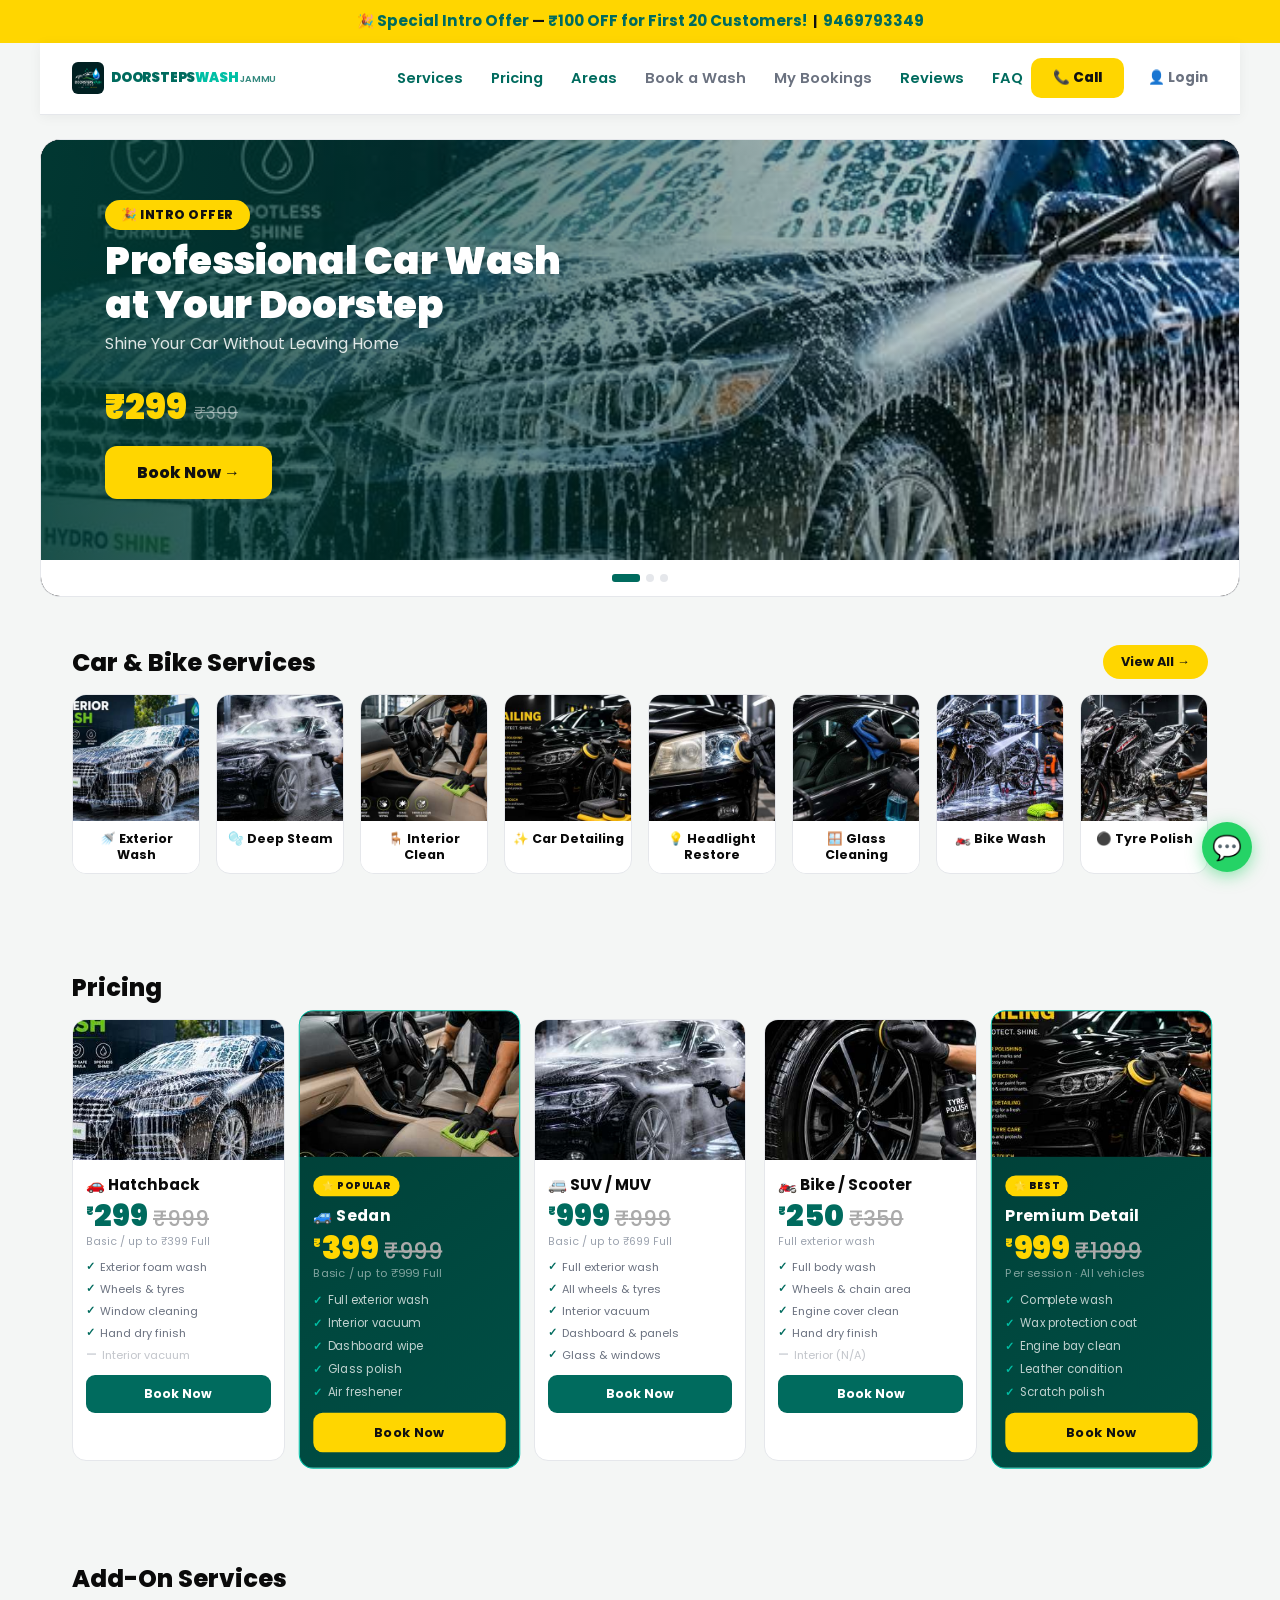
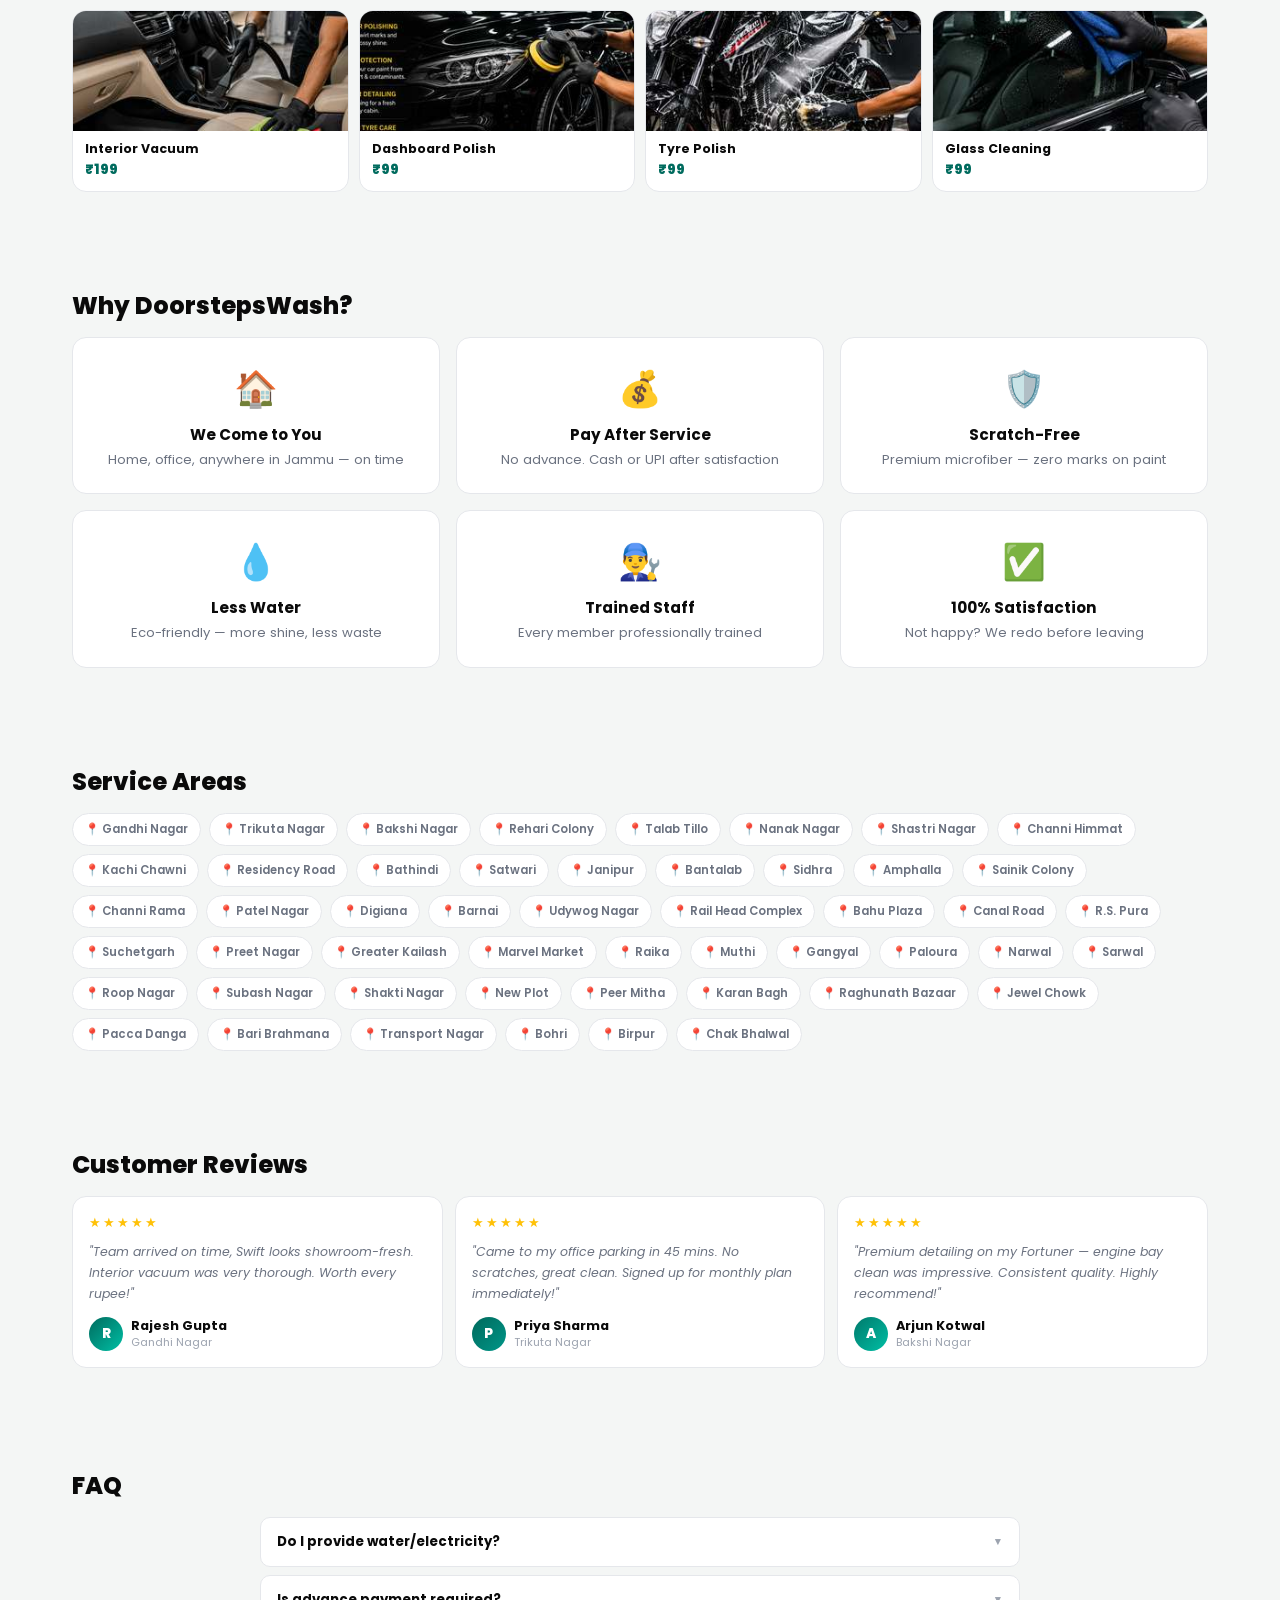
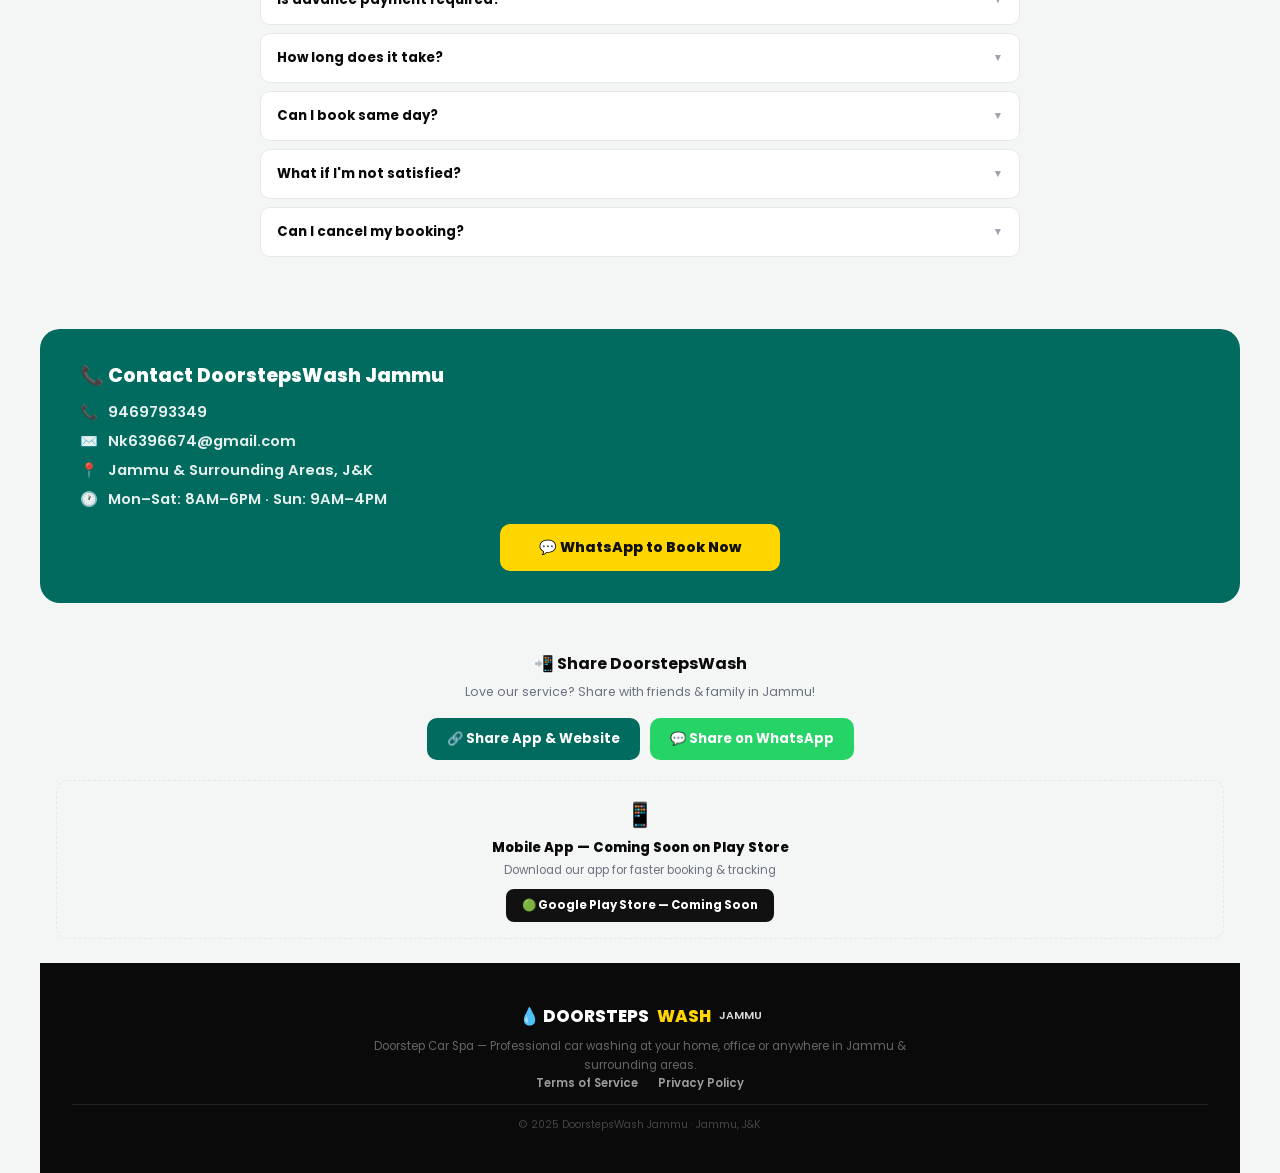
==== commit eb4a0cd7: "Update old prices for various services in index.html" ====
--- a/index.html
+++ b/index.html
@@ -79,7 +79,7 @@
         <div class="slide-tag">💧 Steam Clean</div>
         <div class="slide-h" data-price="slides.slide2.title">Deep Steam Wash + Interior Clean</div>
         <div class="slide-sub" data-price="slides.slide2.subtitle">Complete inside-out car spa experience</div>
-        <div class="slide-price"><span class="new">₹<span data-price="slides.slide2.price_new">399</span></span><span class="old">₹<span data-price="slides.slide2.price_old">599</span></span></div>
+        <div class="slide-price"><span class="new">₹<span data-price="slides.slide2.price_new">399</span></span><span class="old">₹<span data-price="slides.slide2.price_old">999</span></span></div>
         <a href="booking.html" class="slide-book">Book Now →</a>
       </div>
     </div>
@@ -154,7 +154,7 @@
       <img class="pc-img" id="pcImg1" alt="Hatchback">
       <div class="pc-body">
         <div class="pc-name">🚗 Hatchback</div>
-        <div class="pc-price"><sup>₹</sup><span data-price="services.hatchback.price_min">299</span> <span style="text-decoration:line-through;color:#aaa;font-size:.7em;font-weight:500">₹<span data-price="services.hatchback.price_old">499</span></span></div>
+        <div class="pc-price"><sup>₹</sup><span data-price="services.hatchback.price_min">299</span> <span style="text-decoration:line-through;color:#aaa;font-size:.7em;font-weight:500">₹<span data-price="services.hatchback.price_old">999</span></span></div>
         <div class="pc-per">Basic / up to ₹<span data-price="services.hatchback.price_max">399</span> Full</div>
         <ul class="pc-feats">
           <li class="pc-feat">Exterior foam wash</li>
@@ -171,8 +171,8 @@
       <div class="pc-body">
         <div class="pc-badge">⭐ Popular</div>
         <div class="pc-name">🚙 Sedan</div>
-        <div class="pc-price"><sup>₹</sup><span data-price="services.sedan.price_min">399</span> <span style="text-decoration:line-through;color:#aaa;font-size:.7em;font-weight:500">₹<span data-price="services.sedan.price_old">599</span></span></div>
-        <div class="pc-per">Basic / up to ₹<span data-price="services.sedan.price_max">499</span> Full</div>
+        <div class="pc-price"><sup>₹</sup><span data-price="services.sedan.price_min">399</span> <span style="text-decoration:line-through;color:#aaa;font-size:.7em;font-weight:500">₹<span data-price="services.sedan.price_old">999</span></span></div>
+        <div class="pc-per">Basic / up to ₹<span data-price="services.sedan.price_max">999</span> Full</div>
         <ul class="pc-feats">
           <li class="pc-feat">Full exterior wash</li>
           <li class="pc-feat">Interior vacuum</li>
@@ -187,7 +187,7 @@
       <img class="pc-img" id="pcImg3" alt="SUV">
       <div class="pc-body">
         <div class="pc-name">🚐 SUV / MUV</div>
-        <div class="pc-price"><sup>₹</sup><span data-price="services.suv.price_min">499</span> <span style="text-decoration:line-through;color:#aaa;font-size:.7em;font-weight:500">₹<span data-price="services.suv.price_old">899</span></span></div>
+        <div class="pc-price"><sup>₹</sup><span data-price="services.suv.price_min">999</span> <span style="text-decoration:line-through;color:#aaa;font-size:.7em;font-weight:500">₹<span data-price="services.suv.price_old">999</span></span></div>
         <div class="pc-per">Basic / up to ₹<span data-price="services.suv.price_max">699</span> Full</div>
         <ul class="pc-feats">
           <li class="pc-feat">Full exterior wash</li>
@@ -220,7 +220,7 @@
       <div class="pc-body">
         <div class="pc-badge">🌟 Best</div>
         <div class="pc-name">Premium Detail</div>
-        <div class="pc-price"><sup>₹</sup><span data-price="services.premium.price">999</span> <span style="text-decoration:line-through;color:#aaa;font-size:.7em;font-weight:500">₹<span data-price="services.premium.price_old">1499</span></span></div>
+        <div class="pc-price"><sup>₹</sup><span data-price="services.premium.price">999</span> <span style="text-decoration:line-through;color:#aaa;font-size:.7em;font-weight:500">₹<span data-price="services.premium.price_old">1999</span></span></div>
         <div class="pc-per">Per session · All vehicles</div>
         <ul class="pc-feats">
           <li class="pc-feat">Complete wash</li>
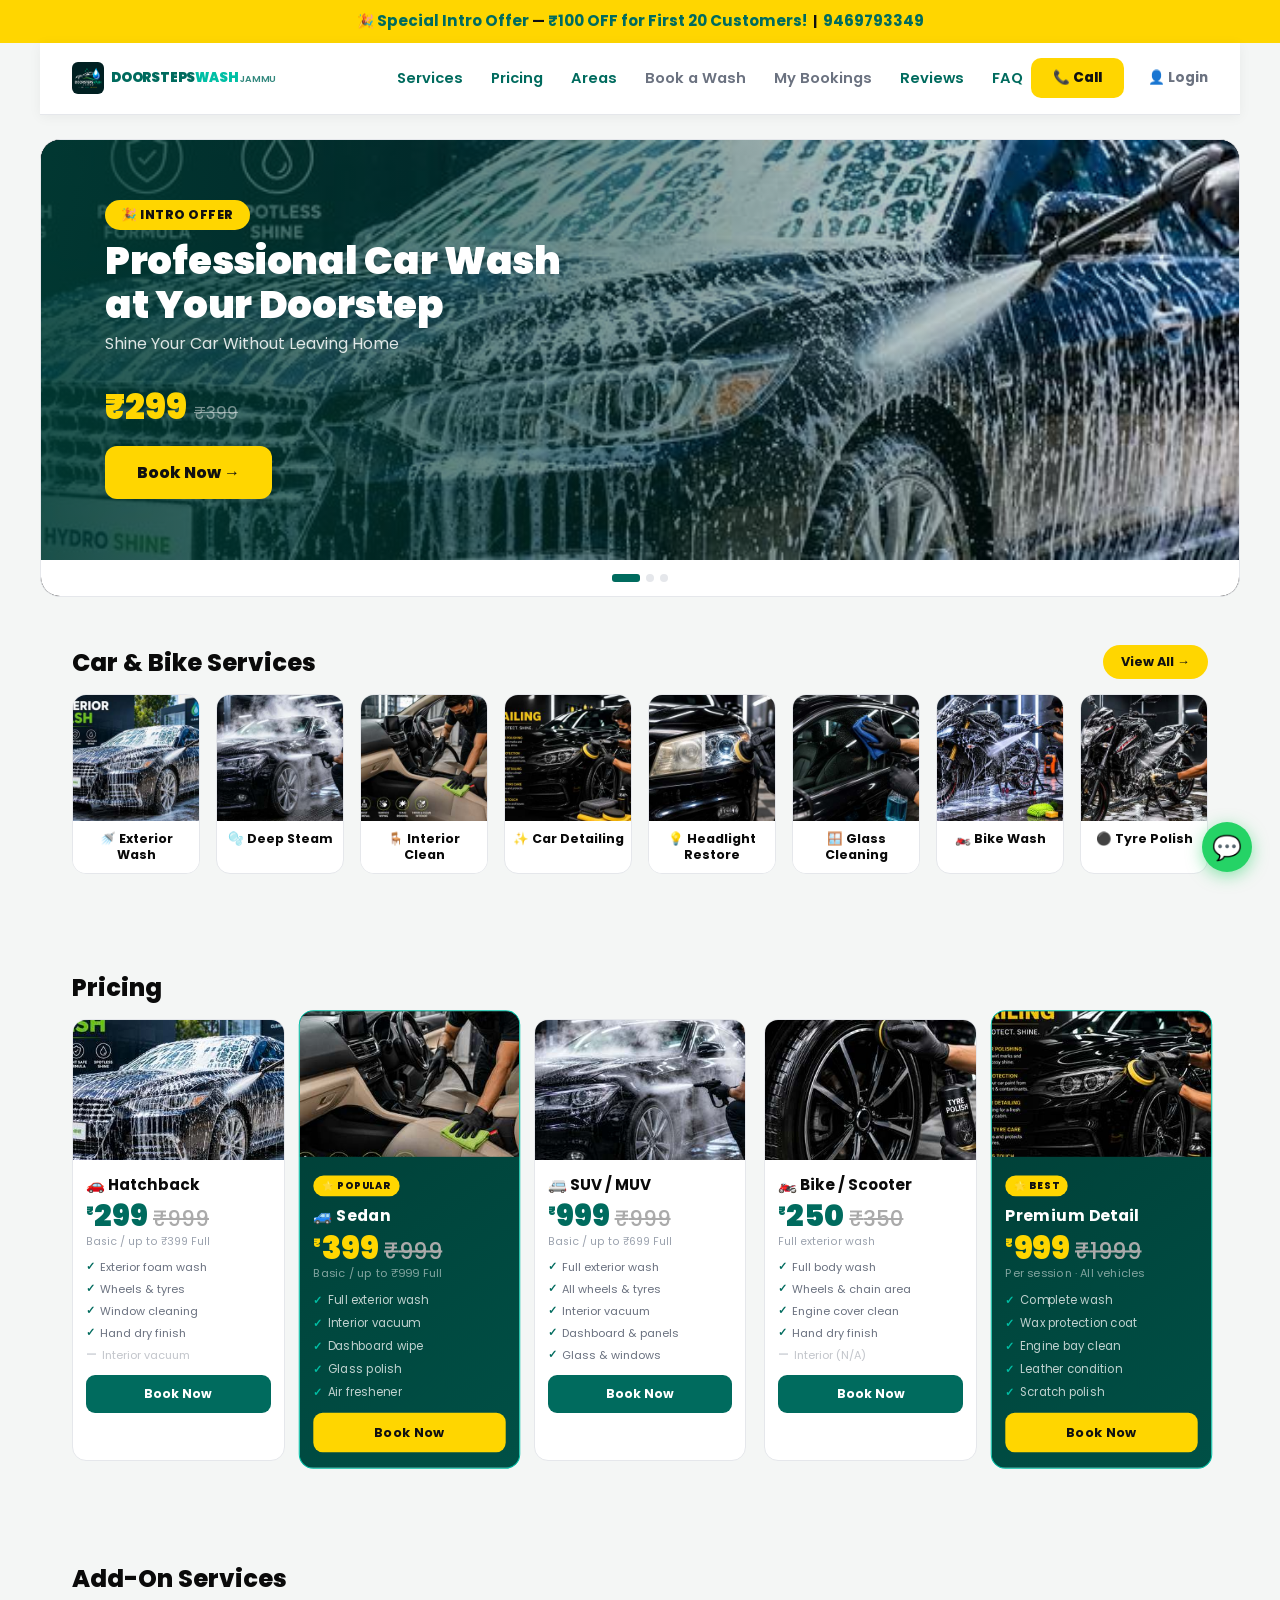
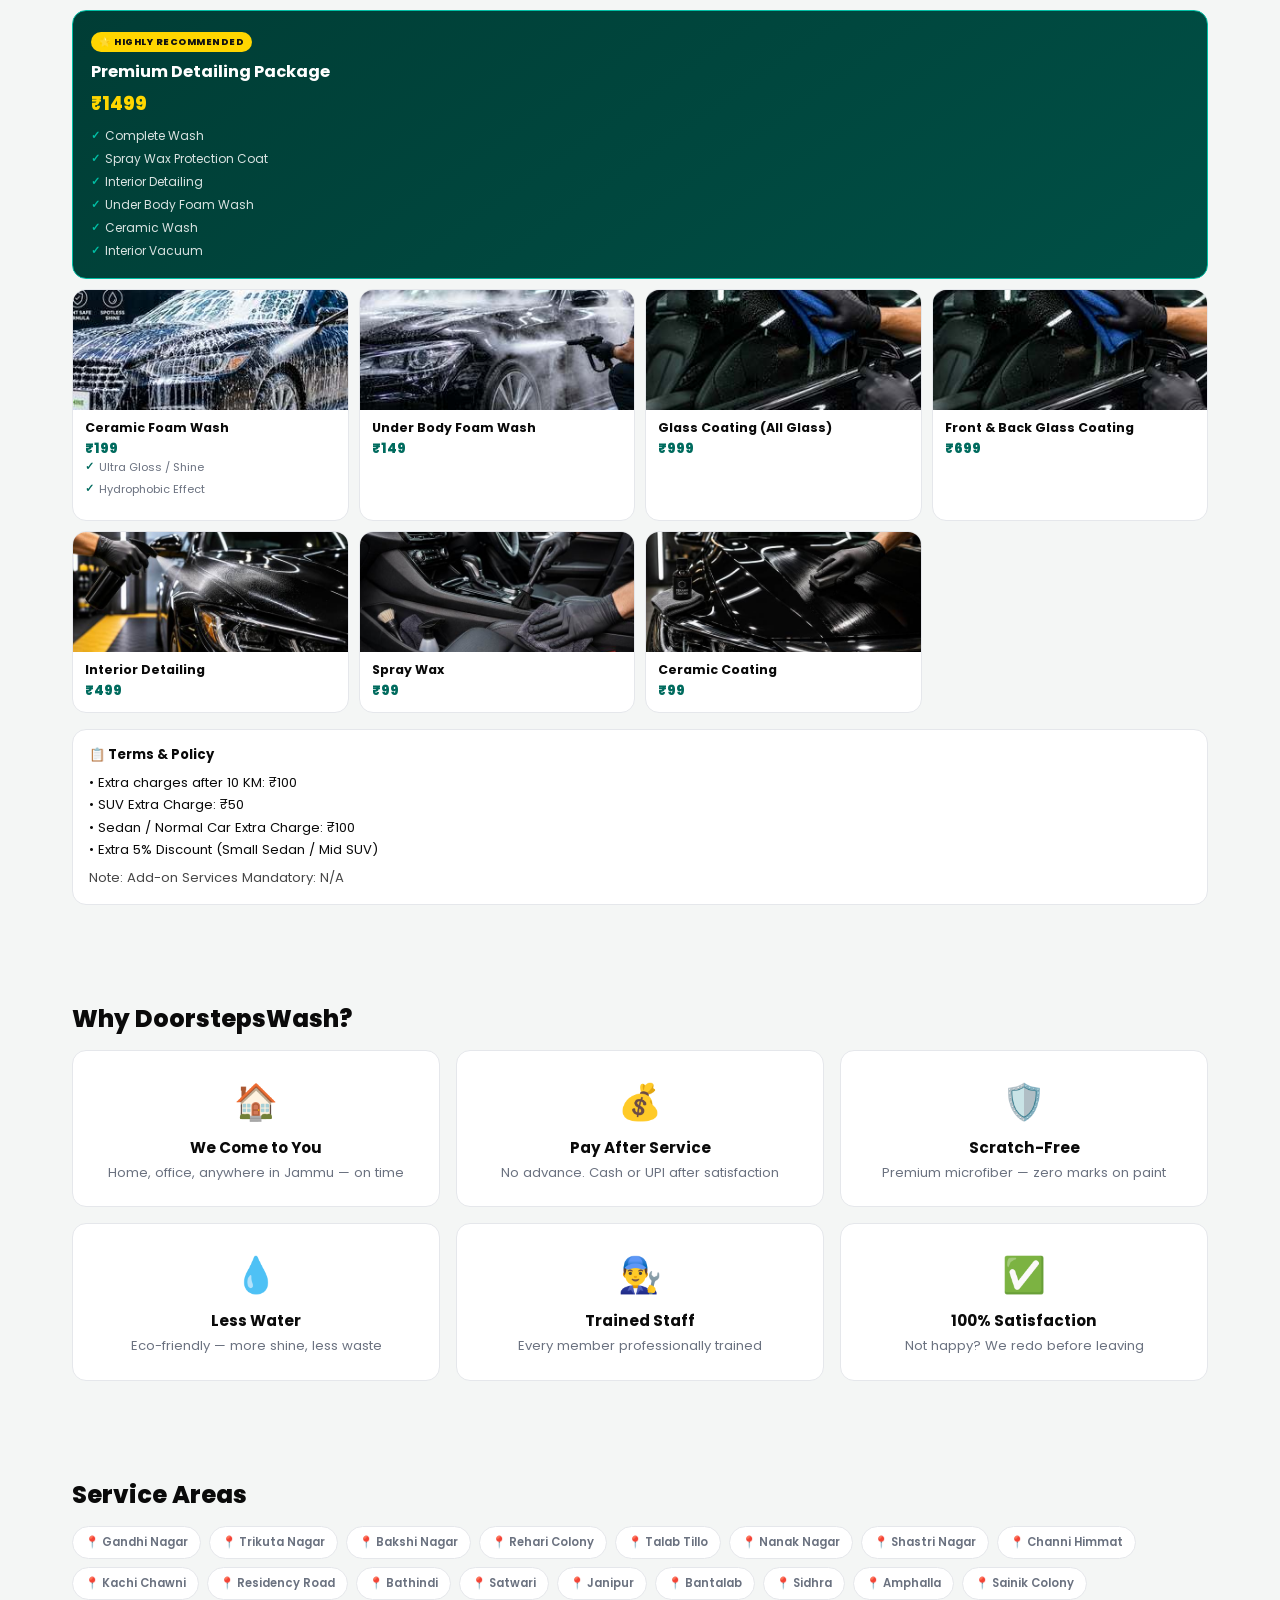
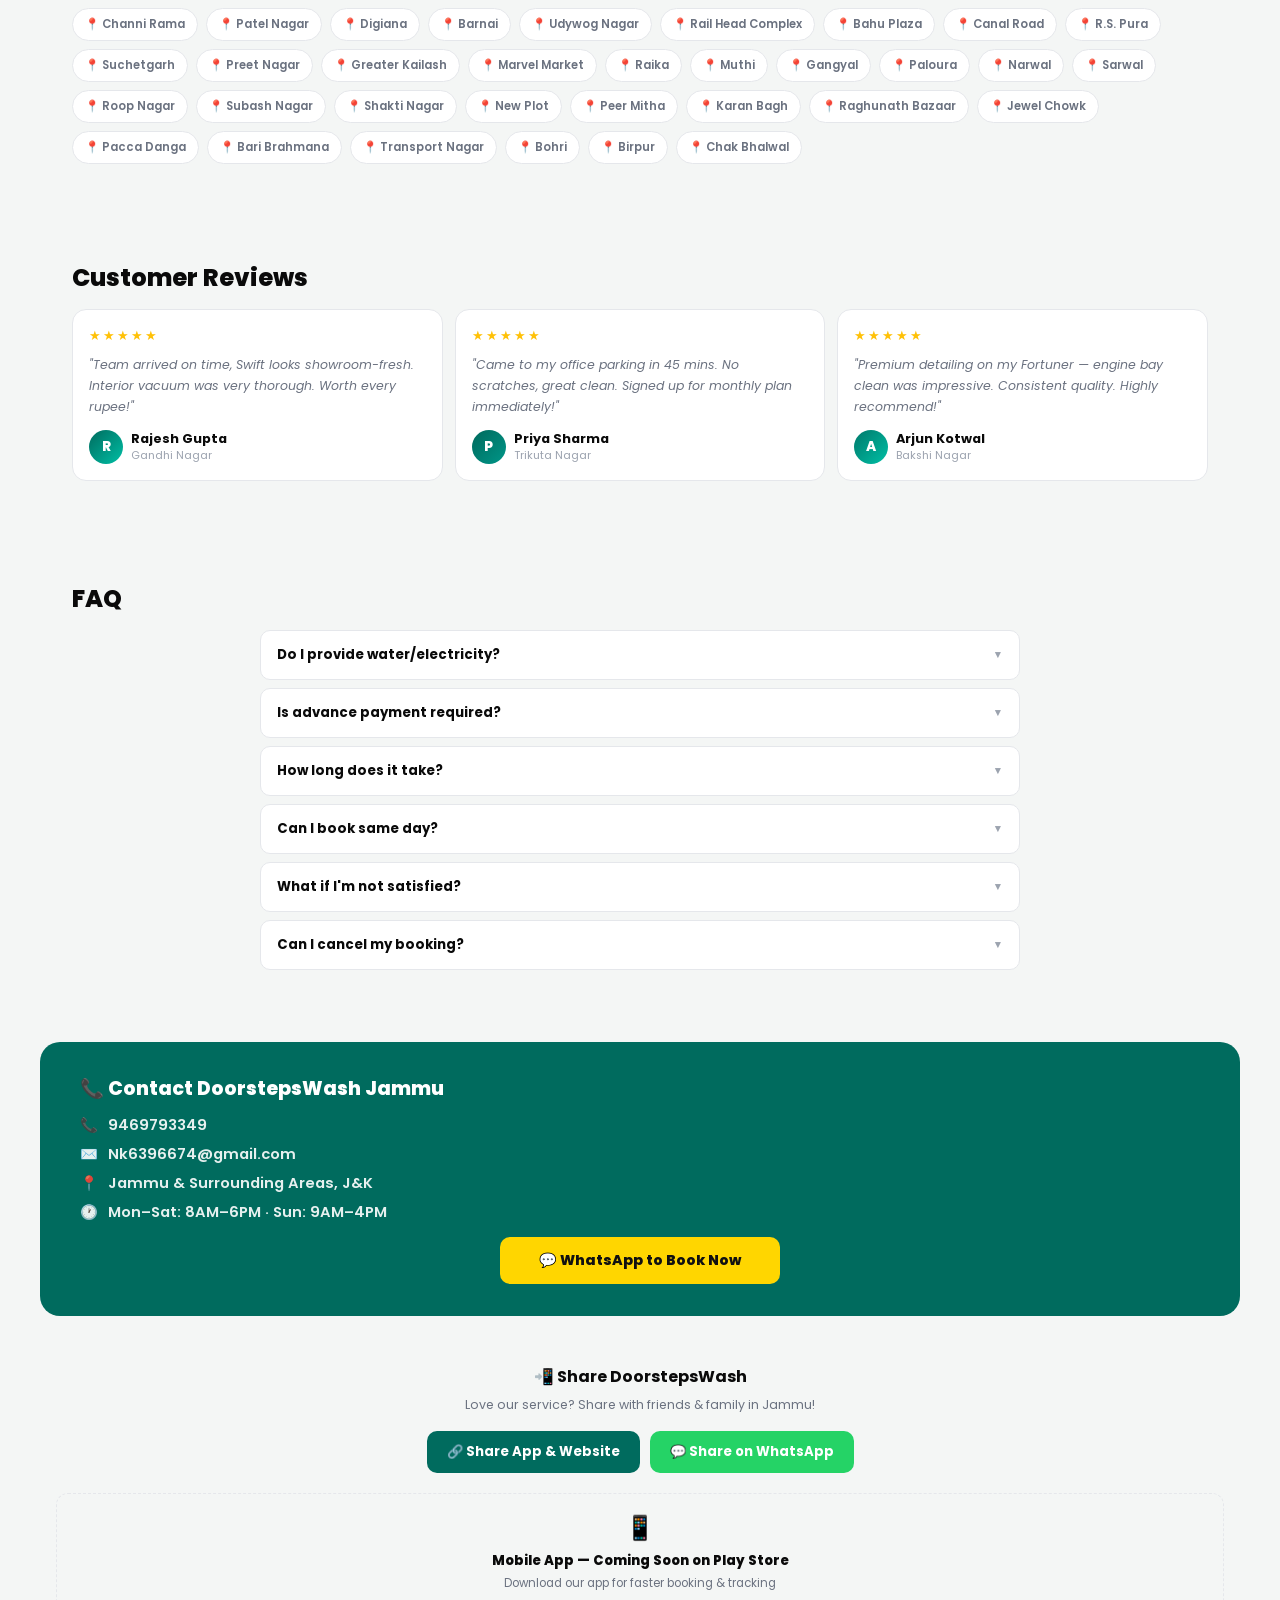
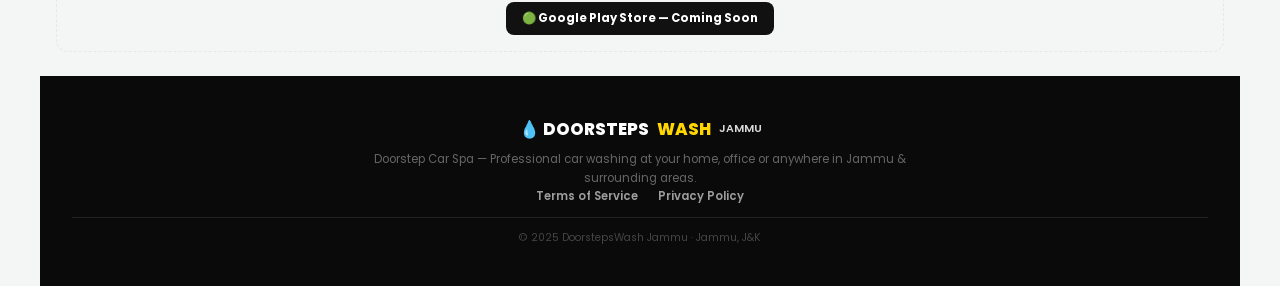
==== commit b4d287cb: "xz" ====
--- a/index.html
+++ b/index.html
@@ -240,22 +240,64 @@
 <div class="sec rv" id="addons">
   <div class="sec-head"><h2>Add-On Services</h2></div>
   <div class="addon-grid">
-    <div class="addon-card" onclick="location.href='booking.html'">
-      <img class="addon-img" id="addonImg1" alt="Interior Vacuum">
-      <div class="addon-body"><h4>Interior Vacuum</h4><div class="addon-price">₹<span data-price="addons.interior_vacuum.price">199</span></div></div>
-    </div>
-    <div class="addon-card" onclick="location.href='booking.html'">
-      <img class="addon-img" id="addonImg2" alt="Dashboard Polish">
-      <div class="addon-body"><h4>Dashboard Polish</h4><div class="addon-price">₹<span data-price="addons.dashboard_polish.price">99</span></div></div>
-    </div>
-    <div class="addon-card" onclick="location.href='booking.html'">
-      <img class="addon-img" id="addonImg3" alt="Tyre Polish">
-      <div class="addon-body"><h4>Tyre Polish</h4><div class="addon-price">₹<span data-price="addons.tyre_polish.price">99</span></div></div>
-    </div>
-    <div class="addon-card" onclick="location.href='booking.html'">
-      <img class="addon-img" id="addonImg4" alt="Glass Cleaning">
-      <div class="addon-body"><h4>Glass Cleaning</h4><div class="addon-price">₹<span data-price="addons.glass_cleaning.price">99</span></div></div>
-    </div>
+    <div class="addon-card featured" onclick="location.href='booking.html?service=Premium'" style="grid-column:1/-1">
+      <div class="addon-body">
+        <div class="pc-badge">🌟 Highly Recommended</div>
+        <h4>Premium Detailing Package</h4>
+        <div class="addon-price">₹<span data-price="addons.premium_package.price">1499</span></div>
+        <ul class="pc-feats">
+          <li class="pc-feat">Complete Wash</li>
+          <li class="pc-feat">Spray Wax Protection Coat</li>
+          <li class="pc-feat">Interior Detailing</li>
+          <li class="pc-feat">Under Body Foam Wash</li>
+          <li class="pc-feat">Ceramic Wash</li>
+          <li class="pc-feat">Interior Vacuum</li>
+        </ul>
+      </div>
+    </div>
+    <div class="addon-card" onclick="location.href='booking.html'">
+      <img class="addon-img" id="addonImg1" alt="Ceramic Foam Wash">
+      <div class="addon-body">
+        <h4>Ceramic Foam Wash</h4>
+        <div class="addon-price">₹<span data-price="addons.ceramic_foam_wash.price">199</span></div>
+        <ul class="pc-feats">
+          <li class="pc-feat">Ultra Gloss / Shine</li>
+          <li class="pc-feat">Hydrophobic Effect</li>
+        </ul>
+      </div>
+    </div>
+    <div class="addon-card" onclick="location.href='booking.html'">
+      <img class="addon-img" id="addonImg2" alt="Under Body Foam Wash">
+      <div class="addon-body"><h4>Under Body Foam Wash</h4><div class="addon-price">₹<span data-price="addons.under_body_foam_wash.price">149</span></div></div>
+    </div>
+    <div class="addon-card" onclick="location.href='booking.html'">
+      <img class="addon-img" id="addonImg3" alt="Glass Coating (All Glass)">
+      <div class="addon-body"><h4>Glass Coating (All Glass)</h4><div class="addon-price">₹<span data-price="addons.glass_coating_all.price">999</span></div></div>
+    </div>
+    <div class="addon-card" onclick="location.href='booking.html'">
+      <img class="addon-img" id="addonImg4" alt="Front & Back Glass Coating">
+      <div class="addon-body"><h4>Front &amp; Back Glass Coating</h4><div class="addon-price">₹<span data-price="addons.glass_coating_fb.price">699</span></div></div>
+    </div>
+    <div class="addon-card" onclick="location.href='booking.html'">
+      <img class="addon-img" id="addonImg5" alt="Interior Detailing">
+      <div class="addon-body"><h4>Interior Detailing</h4><div class="addon-price">₹<span data-price="addons.interior_detailing.price">499</span></div></div>
+    </div>
+    <div class="addon-card" onclick="location.href='booking.html'">
+      <img class="addon-img" id="addonImg6" alt="Spray Wax">
+      <div class="addon-body"><h4>Spray Wax</h4><div class="addon-price">₹<span data-price="addons.spray_wax.price">99</span></div></div>
+    </div>
+    <div class="addon-card" onclick="location.href='booking.html'">
+      <img class="addon-img" id="addonImg7" alt="Ceramic Coating">
+      <div class="addon-body"><h4>Ceramic Coating</h4><div class="addon-price">₹<span data-price="addons.ceramic_coating.price">99</span></div></div>
+    </div>
+  </div>
+  <div class="addon-terms" style="margin-top:16px;padding:14px 16px;background:var(--card);border:1.5px solid var(--border);border-radius:var(--r);font-size:.82rem;line-height:1.7">
+    <div style="font-weight:700;margin-bottom:6px">📋 Terms &amp; Policy</div>
+    <div>• Extra charges after 10 KM: ₹100</div>
+    <div>• SUV Extra Charge: ₹50</div>
+    <div>• Sedan / Normal Car Extra Charge: ₹100</div>
+    <div>• Extra 5% Discount (Small Sedan / Mid SUV)</div>
+    <div style="margin-top:6px;opacity:.75">Note: Add-on Services Mandatory: N/A</div>
   </div>
 </div>
 
@@ -411,10 +453,13 @@
   document.getElementById('pcImg3').src = IMG.steam;
   document.getElementById('pcImg4').src = IMG.bike2;
   document.getElementById('pcImg5').src = IMG.detailing;
-  document.getElementById('addonImg1').src = IMG.interior;
-  document.getElementById('addonImg2').src = IMG.detailing;
-  document.getElementById('addonImg3').src = IMG.tyre;
+  document.getElementById('addonImg1').src = IMG.exterior;
+  document.getElementById('addonImg2').src = IMG.steam;
+  document.getElementById('addonImg3').src = IMG.glass;
   document.getElementById('addonImg4').src = IMG.glass;
+  document.getElementById('addonImg5').src = IMG.interiordetail2;
+  document.getElementById('addonImg6').src = IMG.sprayfoam;
+  document.getElementById('addonImg7').src = IMG.ceramiccoating2;
 </script>
 </body>
 </html>
--- a/app.css
+++ b/app.css
@@ -109,6 +109,13 @@
 /* ADDONS */
 .addon-grid{display:grid;grid-template-columns:repeat(2,1fr);gap:10px}
 .addon-card{background:var(--card);border:1.5px solid var(--border);border-radius:var(--r);overflow:hidden;cursor:pointer;transition:all .2s}
+.addon-card.featured{background:linear-gradient(145deg,#003D35,#005046);border-color:var(--teal3)}
+.addon-card.featured .addon-body{padding:16px 18px 18px}
+.addon-card.featured h4{color:#fff;font-size:1.02rem;margin-bottom:6px}
+.addon-card.featured .addon-price{color:var(--yellow);font-size:1.15rem;margin-bottom:10px}
+.addon-card.featured .pc-feats{margin-bottom:0}
+.addon-card.featured .pc-feat{color:rgba(255,255,255,.85);font-size:.75rem}
+.addon-card.featured .pc-feat::before{color:var(--teal3)}
 .addon-card:hover{border-color:var(--teal3)}
 .addon-card:active{transform:scale(.97)}
 .addon-img{width:100%;height:88px;object-fit:cover;object-position:center;display:block}
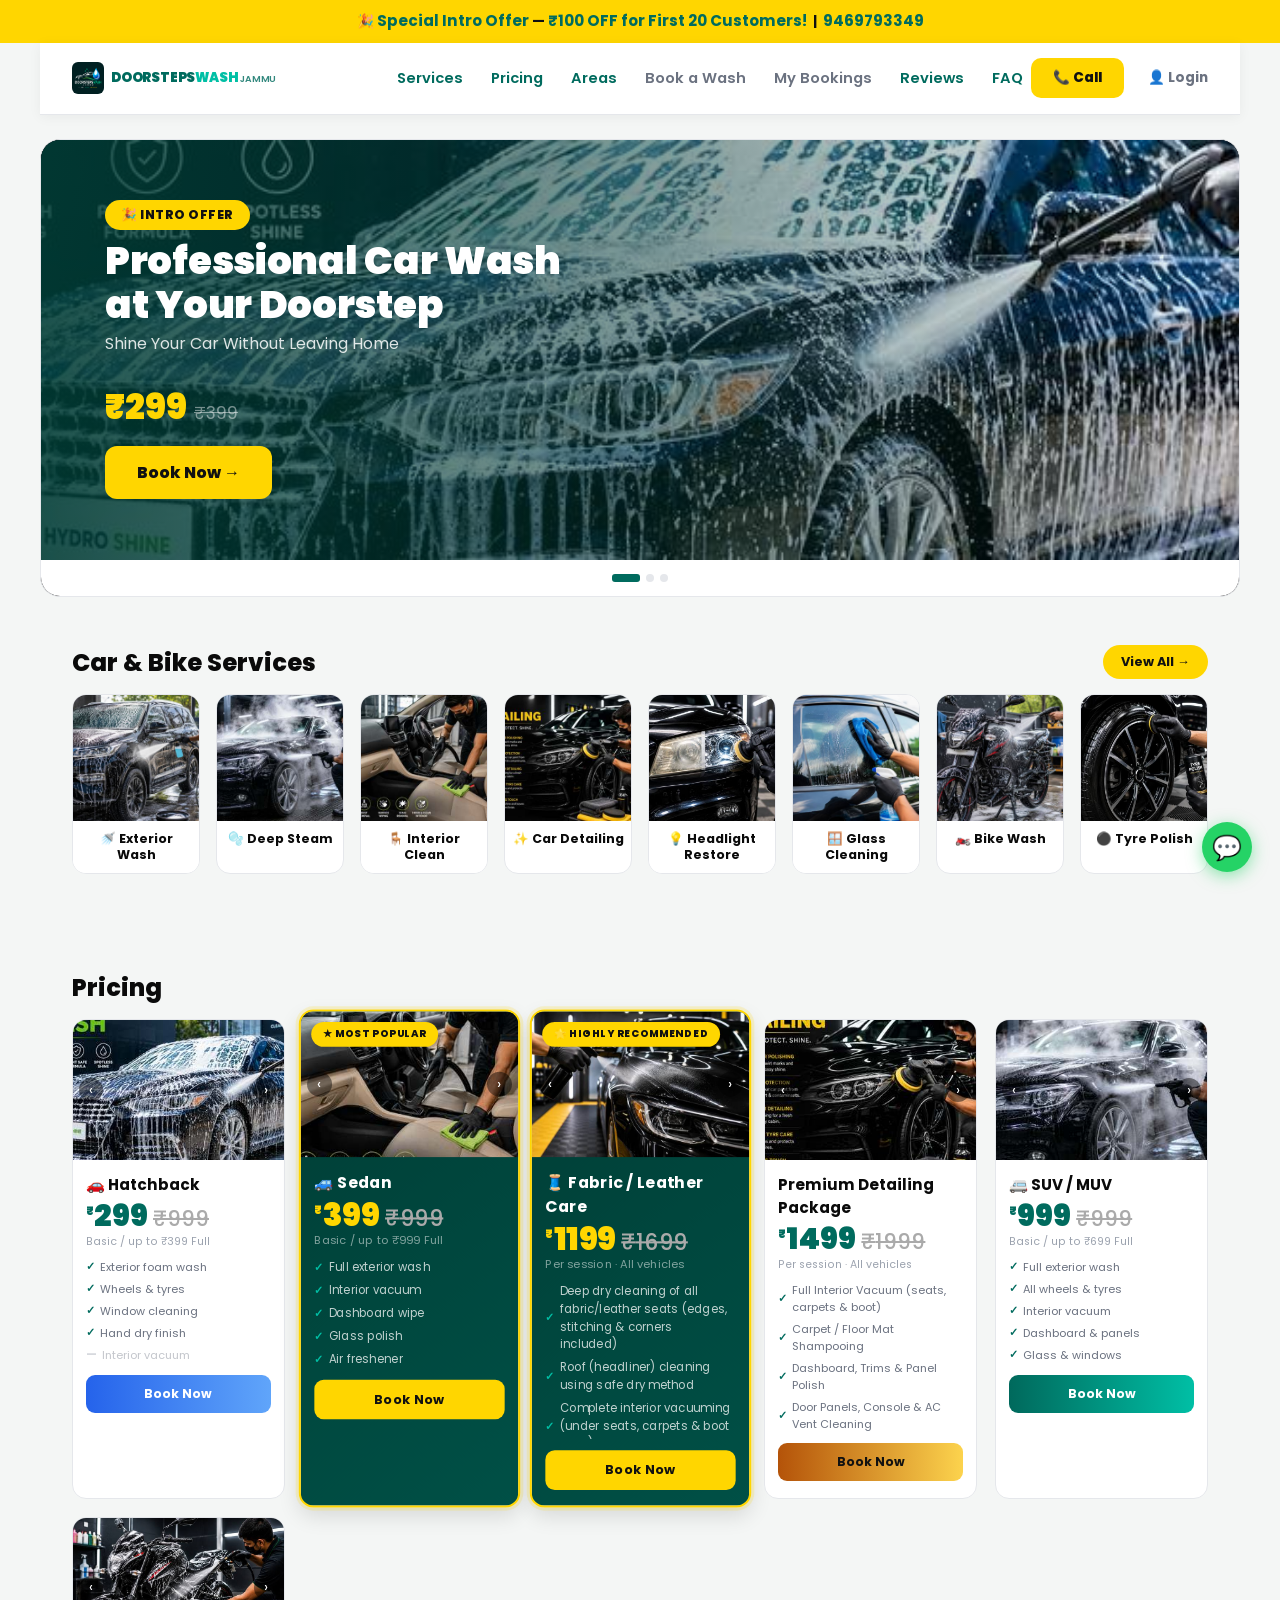
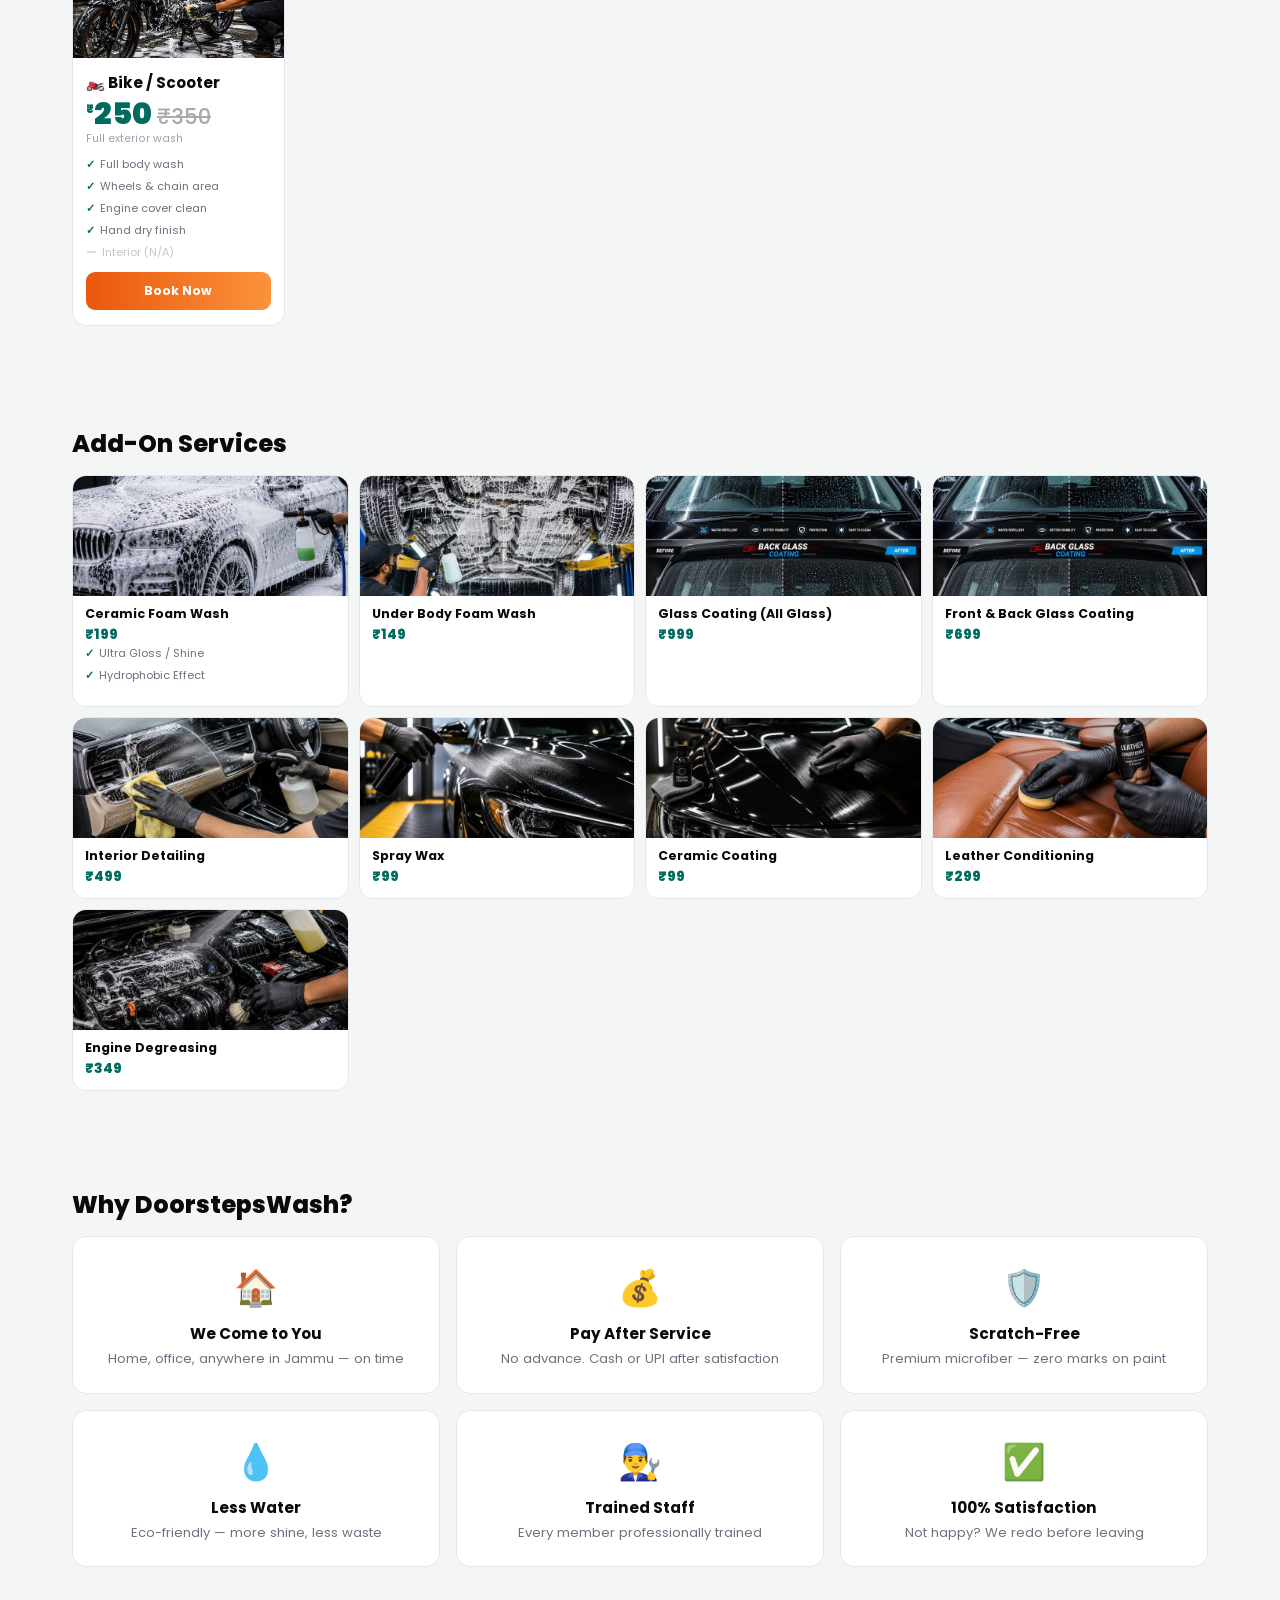
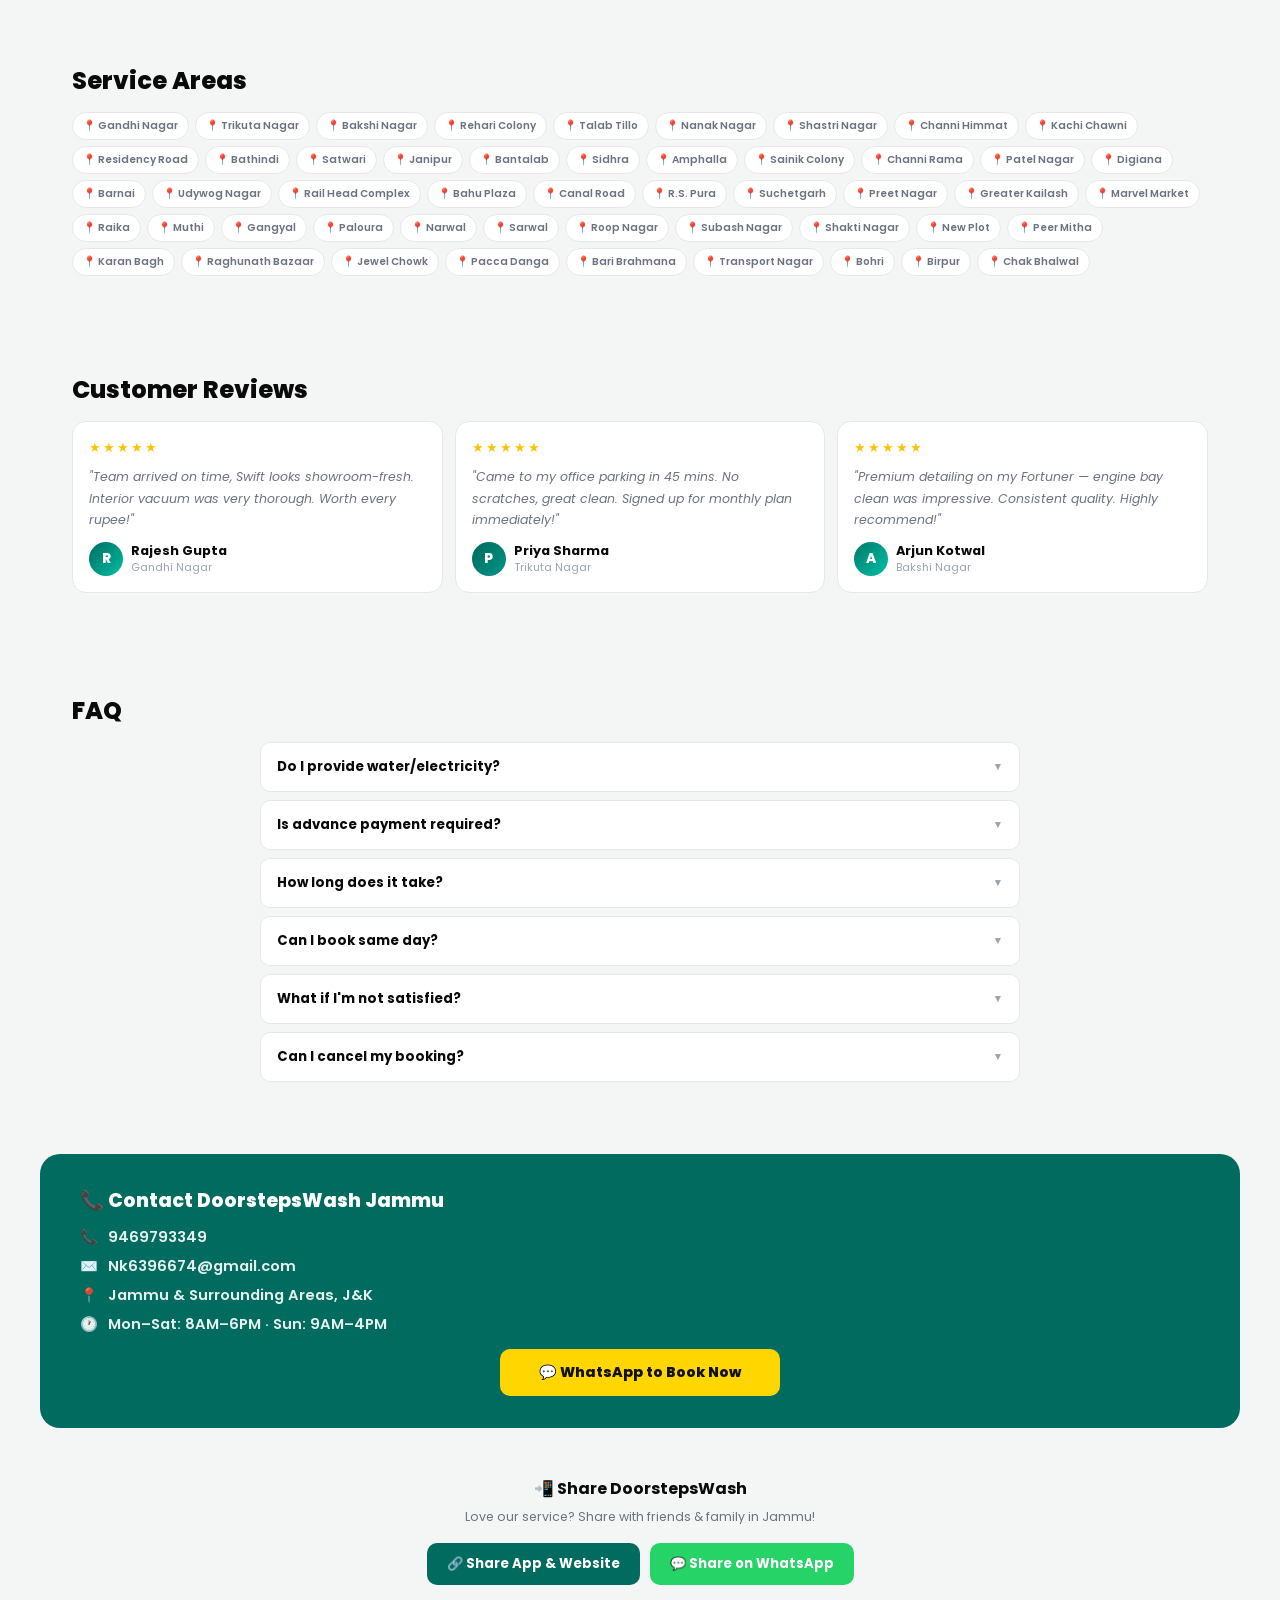
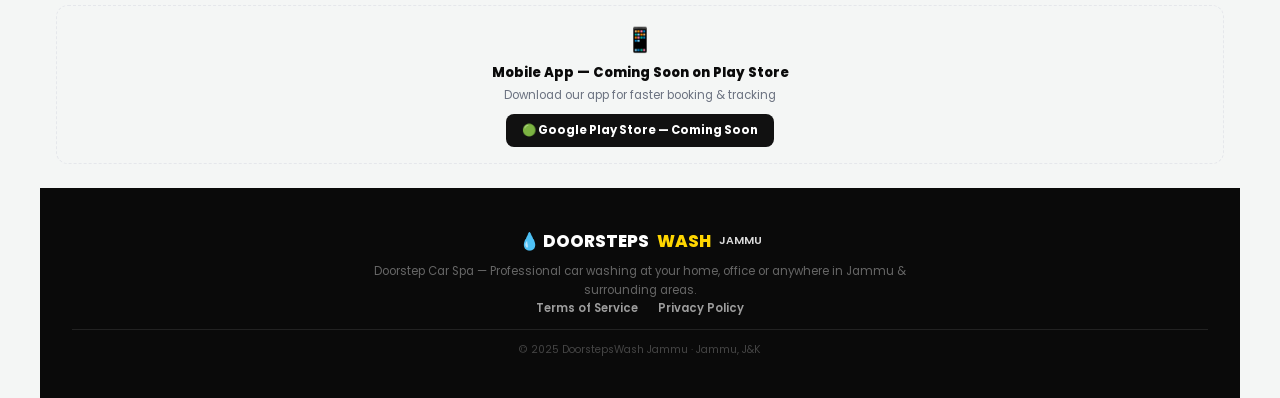
==== commit 3af1b012: "O" ====
--- a/index.html
+++ b/index.html
@@ -112,35 +112,35 @@
   <div class="svc-grid">
     <div class="svc-item" onclick="location.href='booking.html?service=Hatchback'">
       <img class="svc-img" id="svcImg1" alt="Exterior Wash">
-      <div class="svc-lbl">🚿 Exterior Wash</div>
+      <div class="svc-lbl">🚿 <span data-price="svc_labels.exterior">Exterior Wash</span></div>
     </div>
     <div class="svc-item" onclick="location.href='booking.html?service=SUV'">
       <img class="svc-img" id="svcImg2" alt="Deep Steam Wash">
-      <div class="svc-lbl">🫧 Deep Steam</div>
+      <div class="svc-lbl">🫧 <span data-price="svc_labels.deepsteam">Deep Steam</span></div>
     </div>
     <div class="svc-item" onclick="location.href='booking.html?service=Sedan'">
       <img class="svc-img" id="svcImg3" alt="Interior Clean">
-      <div class="svc-lbl">🪑 Interior Clean</div>
+      <div class="svc-lbl">🪑 <span data-price="svc_labels.interiorclean">Interior Clean</span></div>
     </div>
     <div class="svc-item" onclick="location.href='booking.html?service=Premium'">
       <img class="svc-img" id="svcImg4" alt="Car Detailing">
-      <div class="svc-lbl">✨ Car Detailing</div>
+      <div class="svc-lbl">✨ <span data-price="svc_labels.cardetailing">Car Detailing</span></div>
     </div>
     <div class="svc-item" onclick="location.href='booking.html?service=Premium'">
       <img class="svc-img" id="svcImg5" alt="Headlight Restore">
-      <div class="svc-lbl">💡 Headlight Restore</div>
+      <div class="svc-lbl">💡 <span data-price="svc_labels.headlight">Headlight Restore</span></div>
     </div>
     <div class="svc-item" onclick="location.href='booking.html?service=Hatchback'">
       <img class="svc-img" id="svcImg6" alt="Glass Cleaning">
-      <div class="svc-lbl">🪟 Glass Cleaning</div>
+      <div class="svc-lbl">🪟 <span data-price="svc_labels.glasscleaning">Glass Cleaning</span></div>
     </div>
     <div class="svc-item" onclick="location.href='booking.html?service=Bike'">
       <img class="svc-img" id="svcImg7" alt="Bike Wash">
-      <div class="svc-lbl">🏍️ Bike Wash</div>
+      <div class="svc-lbl">🏍️ <span data-price="svc_labels.bikewash">Bike Wash</span></div>
     </div>
     <div class="svc-item" onclick="location.href='index.html#addons'">
       <img class="svc-img" id="svcImg8" alt="Tyre Polish">
-      <div class="svc-lbl">⚫ Tyre Polish</div>
+      <div class="svc-lbl">⚫ <span data-price="svc_labels.tyrepolish">Tyre Polish</span></div>
     </div>
   </div>
 </div>
@@ -151,9 +151,13 @@
   <div class="sec-head"><h2>Pricing</h2></div>
   <div class="price-scroll">
     <div class="price-card">
-      <img class="pc-img" id="pcImg1" alt="Hatchback">
+      <div class="pc-img-wrap">
+        <img class="pc-img" id="pcImg1" alt="Hatchback">
+        <button class="pc-nav prev" onclick="pcNav('pcImg1',-1)">‹</button>
+        <button class="pc-nav next" onclick="pcNav('pcImg1',1)">›</button>
+      </div>
       <div class="pc-body">
-        <div class="pc-name">🚗 Hatchback</div>
+        <div class="pc-name">🚗 <span data-price="services.hatchback.label">Hatchback</span></div>
         <div class="pc-price"><sup>₹</sup><span data-price="services.hatchback.price_min">299</span> <span style="text-decoration:line-through;color:#aaa;font-size:.7em;font-weight:500">₹<span data-price="services.hatchback.price_old">999</span></span></div>
         <div class="pc-per">Basic / up to ₹<span data-price="services.hatchback.price_max">399</span> Full</div>
         <ul class="pc-feats">
@@ -163,14 +167,18 @@
           <li class="pc-feat">Hand dry finish</li>
           <li class="pc-feat no">Interior vacuum</li>
         </ul>
-        <button class="pc-btn" onclick="location.href='booking.html?service=Hatchback'">Book Now</button>
+        <button class="pc-btn g-blue" onclick="location.href='booking.html?service=Hatchback'">Book Now</button>
       </div>
     </div>
     <div class="price-card featured">
-      <img class="pc-img" id="pcImg2" alt="Sedan">
+      <div class="pc-img-wrap">
+        <img class="pc-img" id="pcImg2" alt="Sedan">
+        <button class="pc-nav prev" onclick="pcNav('pcImg2',-1)">‹</button>
+        <button class="pc-nav next" onclick="pcNav('pcImg2',1)">›</button>
+      </div>
       <div class="pc-body">
-        <div class="pc-badge">⭐ Popular</div>
-        <div class="pc-name">🚙 Sedan</div>
+        <div class="pc-badge">★ Most Popular</div>
+        <div class="pc-name">🚙 <span data-price="services.sedan.label">Sedan</span></div>
         <div class="pc-price"><sup>₹</sup><span data-price="services.sedan.price_min">399</span> <span style="text-decoration:line-through;color:#aaa;font-size:.7em;font-weight:500">₹<span data-price="services.sedan.price_old">999</span></span></div>
         <div class="pc-per">Basic / up to ₹<span data-price="services.sedan.price_max">999</span> Full</div>
         <ul class="pc-feats">
@@ -180,13 +188,69 @@
           <li class="pc-feat">Glass polish</li>
           <li class="pc-feat">Air freshener</li>
         </ul>
-        <button class="pc-btn" onclick="location.href='booking.html?service=Sedan'">Book Now</button>
+        <button class="pc-btn g-purple" onclick="location.href='booking.html?service=Sedan'">Book Now</button>
+      </div>
+    </div>
+    <div class="price-card featured">
+      <div class="pc-img-wrap">
+        <img class="pc-img" id="pcImg6" alt="Fabric Leather Care">
+        <button class="pc-nav prev" onclick="pcNav('pcImg6',-1)">‹</button>
+        <button class="pc-nav next" onclick="pcNav('pcImg6',1)">›</button>
+      </div>
+      <div class="pc-body">
+        <div class="pc-badge">🌟 Highly Recommended</div>
+        <div class="pc-name">🧵 <span data-price="services.fabriccare.label">Fabric / Leather Care</span></div>
+        <div class="pc-price"><sup>₹</sup><span data-price="services.fabriccare.price">1199</span> <span style="text-decoration:line-through;color:#aaa;font-size:.7em;font-weight:500">₹<span data-price="services.fabriccare.price_old">1699</span></span></div>
+        <div class="pc-per">Per session · All vehicles</div>
+        <ul class="pc-feats">
+          <li class="pc-feat">Deep dry cleaning of all fabric/leather seats (edges, stitching &amp; corners included)</li>
+          <li class="pc-feat">Roof (headliner) cleaning using safe dry method</li>
+          <li class="pc-feat">Complete interior vacuuming (under seats, carpets &amp; boot area)</li>
+          <li class="pc-feat">Floor mats washing, scrubbing &amp; cleaning</li>
+          <li class="pc-feat">Car basement cleaning with foam &amp; scrubbing</li>
+          <li class="pc-feat">Door panels, strips &amp; side trims detailed cleaning</li>
+          <li class="pc-feat">Dashboard &amp; center console cleaning, detailing &amp; polishing</li>
+          <li class="pc-feat">Stain &amp; dirt removal with proper treatment</li>
+          <li class="pc-feat">Full interior detailing for a fresh finish</li>
+        </ul>
+        <button class="pc-btn g-rose" onclick="location.href='booking.html?service=FabricCare'">Book Now</button>
       </div>
     </div>
     <div class="price-card">
-      <img class="pc-img" id="pcImg3" alt="SUV">
+      <div class="pc-img-wrap">
+        <img class="pc-img" id="pcImg5" alt="Premium">
+        <button class="pc-nav prev" onclick="pcNav('pcImg5',-1)">‹</button>
+        <button class="pc-nav next" onclick="pcNav('pcImg5',1)">›</button>
+      </div>
       <div class="pc-body">
-        <div class="pc-name">🚐 SUV / MUV</div>
+        <div class="pc-name"><span data-price="services.premium.label">Premium Detailing Package</span></div>
+        <div class="pc-price"><sup>₹</sup><span data-price="services.premium.price">1499</span> <span style="text-decoration:line-through;color:#aaa;font-size:.7em;font-weight:500">₹<span data-price="services.premium.price_old">1999</span></span></div>
+        <div class="pc-per">Per session · All vehicles</div>
+        <ul class="pc-feats">
+          <li class="pc-feat">Full Interior Vacuum (seats, carpets &amp; boot)</li>
+          <li class="pc-feat">Carpet / Floor Mat Shampooing</li>
+          <li class="pc-feat">Dashboard, Trims &amp; Panel Polish</li>
+          <li class="pc-feat">Door Panels, Console &amp; AC Vent Cleaning</li>
+          <li class="pc-feat">Safe Engine Bay Cleaning (battery area protected)</li>
+          <li class="pc-feat">Body &amp; Glass Polishing for Enhanced Shine and Clear Visibility</li>
+          <li class="pc-feat">Underbody Cleaning</li>
+          <li class="pc-feat">Plastic Restoration Polish for Faded Parts</li>
+          <li class="pc-feat">Door Edges, Fuel Lid, Dicky Jamb Cleaning &amp; Logo Detailing</li>
+          <li class="pc-feat">Hidden Gap Detailing (windshield trims, etc.)</li>
+          <li class="pc-feat">Free Paper Mats &amp; Car Perfume Spray</li>
+          <li class="pc-feat">Tyre Polish &amp; Dressing for Rich Black Look</li>
+        </ul>
+        <button class="pc-btn g-gold" onclick="location.href='booking.html?service=Premium'">Book Now</button>
+      </div>
+    </div>
+    <div class="price-card">
+      <div class="pc-img-wrap">
+        <img class="pc-img" id="pcImg3" alt="SUV">
+        <button class="pc-nav prev" onclick="pcNav('pcImg3',-1)">‹</button>
+        <button class="pc-nav next" onclick="pcNav('pcImg3',1)">›</button>
+      </div>
+      <div class="pc-body">
+        <div class="pc-name">🚐 <span data-price="services.suv.label">SUV / MUV</span></div>
         <div class="pc-price"><sup>₹</sup><span data-price="services.suv.price_min">999</span> <span style="text-decoration:line-through;color:#aaa;font-size:.7em;font-weight:500">₹<span data-price="services.suv.price_old">999</span></span></div>
         <div class="pc-per">Basic / up to ₹<span data-price="services.suv.price_max">699</span> Full</div>
         <ul class="pc-feats">
@@ -196,13 +260,17 @@
           <li class="pc-feat">Dashboard &amp; panels</li>
           <li class="pc-feat">Glass &amp; windows</li>
         </ul>
-        <button class="pc-btn" onclick="location.href='booking.html?service=SUV'">Book Now</button>
+        <button class="pc-btn g-teal" onclick="location.href='booking.html?service=SUV'">Book Now</button>
       </div>
     </div>
     <div class="price-card">
-      <img class="pc-img" id="pcImg4" alt="Bike">
+      <div class="pc-img-wrap">
+        <img class="pc-img" id="pcImg4" alt="Bike">
+        <button class="pc-nav prev" onclick="pcNav('pcImg4',-1)">‹</button>
+        <button class="pc-nav next" onclick="pcNav('pcImg4',1)">›</button>
+      </div>
       <div class="pc-body">
-        <div class="pc-name">🏍️ Bike / Scooter</div>
+        <div class="pc-name">🏍️ <span data-price="services.bike.label">Bike / Scooter</span></div>
         <div class="pc-price"><sup>₹</sup><span data-price="services.bike.price">250</span> <span style="text-decoration:line-through;color:#aaa;font-size:.7em;font-weight:500">₹<span data-price="services.bike.price_old">350</span></span></div>
         <div class="pc-per">Full exterior wash</div>
         <ul class="pc-feats">
@@ -212,24 +280,7 @@
           <li class="pc-feat">Hand dry finish</li>
           <li class="pc-feat no">Interior (N/A)</li>
         </ul>
-        <button class="pc-btn" onclick="location.href='booking.html?service=Bike'">Book Now</button>
-      </div>
-    </div>
-    <div class="price-card featured">
-      <img class="pc-img" id="pcImg5" alt="Premium">
-      <div class="pc-body">
-        <div class="pc-badge">🌟 Best</div>
-        <div class="pc-name">Premium Detail</div>
-        <div class="pc-price"><sup>₹</sup><span data-price="services.premium.price">999</span> <span style="text-decoration:line-through;color:#aaa;font-size:.7em;font-weight:500">₹<span data-price="services.premium.price_old">1999</span></span></div>
-        <div class="pc-per">Per session · All vehicles</div>
-        <ul class="pc-feats">
-          <li class="pc-feat">Complete wash</li>
-          <li class="pc-feat">Wax protection coat</li>
-          <li class="pc-feat">Engine bay clean</li>
-          <li class="pc-feat">Leather condition</li>
-          <li class="pc-feat">Scratch polish</li>
-        </ul>
-        <button class="pc-btn" onclick="location.href='booking.html?service=Premium'">Book Now</button>
+        <button class="pc-btn g-orange" onclick="location.href='booking.html?service=Bike'">Book Now</button>
       </div>
     </div>
   </div>
@@ -240,25 +291,10 @@
 <div class="sec rv" id="addons">
   <div class="sec-head"><h2>Add-On Services</h2></div>
   <div class="addon-grid">
-    <div class="addon-card featured" onclick="location.href='booking.html?service=Premium'" style="grid-column:1/-1">
-      <div class="addon-body">
-        <div class="pc-badge">🌟 Highly Recommended</div>
-        <h4>Premium Detailing Package</h4>
-        <div class="addon-price">₹<span data-price="addons.premium_package.price">1499</span></div>
-        <ul class="pc-feats">
-          <li class="pc-feat">Complete Wash</li>
-          <li class="pc-feat">Spray Wax Protection Coat</li>
-          <li class="pc-feat">Interior Detailing</li>
-          <li class="pc-feat">Under Body Foam Wash</li>
-          <li class="pc-feat">Ceramic Wash</li>
-          <li class="pc-feat">Interior Vacuum</li>
-        </ul>
-      </div>
-    </div>
     <div class="addon-card" onclick="location.href='booking.html'">
       <img class="addon-img" id="addonImg1" alt="Ceramic Foam Wash">
       <div class="addon-body">
-        <h4>Ceramic Foam Wash</h4>
+        <h4><span data-price="addons.ceramic_foam_wash.label">Ceramic Foam Wash</span></h4>
         <div class="addon-price">₹<span data-price="addons.ceramic_foam_wash.price">199</span></div>
         <ul class="pc-feats">
           <li class="pc-feat">Ultra Gloss / Shine</li>
@@ -268,36 +304,36 @@
     </div>
     <div class="addon-card" onclick="location.href='booking.html'">
       <img class="addon-img" id="addonImg2" alt="Under Body Foam Wash">
-      <div class="addon-body"><h4>Under Body Foam Wash</h4><div class="addon-price">₹<span data-price="addons.under_body_foam_wash.price">149</span></div></div>
+      <div class="addon-body"><h4><span data-price="addons.under_body_foam_wash.label">Under Body Foam Wash</span></h4><div class="addon-price">₹<span data-price="addons.under_body_foam_wash.price">149</span></div></div>
     </div>
     <div class="addon-card" onclick="location.href='booking.html'">
       <img class="addon-img" id="addonImg3" alt="Glass Coating (All Glass)">
-      <div class="addon-body"><h4>Glass Coating (All Glass)</h4><div class="addon-price">₹<span data-price="addons.glass_coating_all.price">999</span></div></div>
+      <div class="addon-body"><h4><span data-price="addons.glass_coating_all.label">Glass Coating (All Glass)</span></h4><div class="addon-price">₹<span data-price="addons.glass_coating_all.price">999</span></div></div>
     </div>
     <div class="addon-card" onclick="location.href='booking.html'">
       <img class="addon-img" id="addonImg4" alt="Front & Back Glass Coating">
-      <div class="addon-body"><h4>Front &amp; Back Glass Coating</h4><div class="addon-price">₹<span data-price="addons.glass_coating_fb.price">699</span></div></div>
+      <div class="addon-body"><h4><span data-price="addons.glass_coating_fb.label">Front &amp; Back Glass Coating</span></h4><div class="addon-price">₹<span data-price="addons.glass_coating_fb.price">699</span></div></div>
     </div>
     <div class="addon-card" onclick="location.href='booking.html'">
       <img class="addon-img" id="addonImg5" alt="Interior Detailing">
-      <div class="addon-body"><h4>Interior Detailing</h4><div class="addon-price">₹<span data-price="addons.interior_detailing.price">499</span></div></div>
+      <div class="addon-body"><h4><span data-price="addons.interior_detailing.label">Interior Detailing</span></h4><div class="addon-price">₹<span data-price="addons.interior_detailing.price">499</span></div></div>
     </div>
     <div class="addon-card" onclick="location.href='booking.html'">
       <img class="addon-img" id="addonImg6" alt="Spray Wax">
-      <div class="addon-body"><h4>Spray Wax</h4><div class="addon-price">₹<span data-price="addons.spray_wax.price">99</span></div></div>
+      <div class="addon-body"><h4><span data-price="addons.spray_wax.label">Spray Wax</span></h4><div class="addon-price">₹<span data-price="addons.spray_wax.price">99</span></div></div>
     </div>
     <div class="addon-card" onclick="location.href='booking.html'">
       <img class="addon-img" id="addonImg7" alt="Ceramic Coating">
-      <div class="addon-body"><h4>Ceramic Coating</h4><div class="addon-price">₹<span data-price="addons.ceramic_coating.price">99</span></div></div>
-    </div>
-  </div>
-  <div class="addon-terms" style="margin-top:16px;padding:14px 16px;background:var(--card);border:1.5px solid var(--border);border-radius:var(--r);font-size:.82rem;line-height:1.7">
-    <div style="font-weight:700;margin-bottom:6px">📋 Terms &amp; Policy</div>
-    <div>• Extra charges after 10 KM: ₹100</div>
-    <div>• SUV Extra Charge: ₹50</div>
-    <div>• Sedan / Normal Car Extra Charge: ₹100</div>
-    <div>• Extra 5% Discount (Small Sedan / Mid SUV)</div>
-    <div style="margin-top:6px;opacity:.75">Note: Add-on Services Mandatory: N/A</div>
+      <div class="addon-body"><h4><span data-price="addons.ceramic_coating.label">Ceramic Coating</span></h4><div class="addon-price">₹<span data-price="addons.ceramic_coating.price">99</span></div></div>
+    </div>
+    <div class="addon-card" onclick="location.href='booking.html'">
+      <img class="addon-img" id="addonImg8" alt="Leather Conditioning">
+      <div class="addon-body"><h4><span data-price="addons.leather_conditioning.label">Leather Conditioning</span></h4><div class="addon-price">₹<span data-price="addons.leather_conditioning.price">299</span></div></div>
+    </div>
+    <div class="addon-card" onclick="location.href='booking.html'">
+      <img class="addon-img" id="addonImg9" alt="Engine Degreasing">
+      <div class="addon-body"><h4><span data-price="addons.engine_degreasing.label">Engine Degreasing</span></h4><div class="addon-price">₹<span data-price="addons.engine_degreasing.price">349</span></div></div>
+    </div>
   </div>
 </div>
 
@@ -436,30 +472,59 @@
 <script>window.HS_PAGE="home";</script>
 <script src="app.js"></script>
 <script>
-  // Apply images
-  document.getElementById('slideImg1').src = IMG.slide1;
-  document.getElementById('slideImg2').src = IMG.slide2;
-  document.getElementById('slideImg3').src = IMG.slide3;
-  document.getElementById('svcImg1').src = IMG.exterior;
-  document.getElementById('svcImg2').src = IMG.steam;
-  document.getElementById('svcImg3').src = IMG.interior;
-  document.getElementById('svcImg4').src = IMG.detailing;
-  document.getElementById('svcImg5').src = IMG.headlight;
-  document.getElementById('svcImg6').src = IMG.glass;
-  document.getElementById('svcImg7').src = IMG.bike1;
-  document.getElementById('svcImg8').src = IMG.tyre;
-  document.getElementById('pcImg1').src = IMG.exterior;
-  document.getElementById('pcImg2').src = IMG.interior;
-  document.getElementById('pcImg3').src = IMG.steam;
-  document.getElementById('pcImg4').src = IMG.bike2;
-  document.getElementById('pcImg5').src = IMG.detailing;
-  document.getElementById('addonImg1').src = IMG.exterior;
-  document.getElementById('addonImg2').src = IMG.steam;
-  document.getElementById('addonImg3').src = IMG.glass;
-  document.getElementById('addonImg4').src = IMG.glass;
-  document.getElementById('addonImg5').src = IMG.interiordetail2;
-  document.getElementById('addonImg6').src = IMG.sprayfoam;
-  document.getElementById('addonImg7').src = IMG.ceramiccoating2;
+  // Apply images (safe: never throws even if an id/key is missing, so the
+  // rest of the page's script and layout can't be broken by one bad image)
+  function setImg(id, val) {
+    try {
+      const el = document.getElementById(id);
+      if (el && val) el.src = val;
+    } catch (e) {}
+  }
+  setImg('slideImg1', IMG.slide1);
+  setImg('slideImg2', IMG.slide2);
+  setImg('slideImg3', IMG.slide3);
+  setImg('svcImg1', IMG.new_exterior);
+  setImg('svcImg2', IMG.steam);
+  setImg('svcImg3', IMG.interior);
+  setImg('svcImg4', IMG.detailing);
+  setImg('svcImg5', IMG.new_headlight);
+  setImg('svcImg6', IMG.new_glass);
+  setImg('svcImg7', IMG.new_bikewash);
+  setImg('svcImg8', IMG.new_tyrepolish);
+  setImg('pcImg1', IMG.exterior);
+  setImg('pcImg2', IMG.interior);
+  setImg('pcImg3', IMG.steam);
+  setImg('pcImg4', IMG.new_bikescooter);
+  setImg('pcImg5', IMG.detailing);
+  setImg('pcImg6', IMG.interiordetail2);
+
+  // Per-card image slider (like GaadiGlow's ‹ › card image carousel)
+  window.PC_IMGS = {
+    pcImg1: ['new_exterior','sprayfoam'],
+    pcImg2: ['interior','new_glass'],
+    pcImg3: ['steam','new_tyrepolish'],
+    pcImg4: ['new_bikescooter','new_tyrepolish'],
+    pcImg5: ['detailing','new_glasscoating','new_underbody','sprayfoam'],
+    pcImg6: ['new_interiordetail','interiordetail2','interior']
+  };
+  window.pcIdx = {};
+  window.pcNav = function(imgId, dir){
+    const keys = window.PC_IMGS[imgId];
+    if(!keys) return;
+    let i = window.pcIdx[imgId] || 0;
+    i = (i + dir + keys.length) % keys.length;
+    window.pcIdx[imgId] = i;
+    document.getElementById(imgId).src = IMG[keys[i]];
+  };
+  setImg('addonImg1', IMG.new_ceramicfoam);
+  setImg('addonImg2', IMG.new_underbody);
+  setImg('addonImg3', IMG.new_glasscoating);
+  setImg('addonImg4', IMG.new_glasscoating);
+  setImg('addonImg5', IMG.new_interiordetail);
+  setImg('addonImg6', IMG.new_spraywax);
+  setImg('addonImg7', IMG.ceramiccoating2);
+  setImg('addonImg8', IMG.new_leathercondition);
+  setImg('addonImg9', IMG.new_enginedegrease);
 </script>
 </body>
 </html>
--- a/app.css
+++ b/app.css
@@ -9,8 +9,9 @@
   --r:14px;--r-sm:10px;--bottom-h:68px;
 }
 *{margin:0;padding:0;box-sizing:border-box;-webkit-tap-highlight-color:transparent}
-html{scroll-behavior:smooth;overflow-x:hidden;width:100%}
-body{font-family:var(--font);background:var(--bg);color:var(--dark);width:100%;margin:0 auto;min-height:100vh;overflow-x:hidden;padding-bottom:var(--bottom-h)}
+html{scroll-behavior:smooth;overflow-x:hidden;width:100%;max-width:100%;overscroll-behavior-x:none}
+body{font-family:var(--font);background:var(--bg);color:var(--dark);width:100%;max-width:100%;margin:0 auto;min-height:100vh;overflow-x:hidden;overscroll-behavior-x:none;padding-bottom:var(--bottom-h)}
+img,svg{max-width:100%}
 a{text-decoration:none;color:inherit}
 button{cursor:pointer;font-family:var(--font);border:none}
 ::-webkit-scrollbar{display:none}
@@ -25,26 +26,92 @@
 .logo-ic{width:34px;height:34px;background:rgba(255,255,255,.18);border-radius:8px;display:flex;align-items:center;justify-content:center;font-size:1.1rem}
 .shine{color:var(--yellow)}
 .call-btn{background:var(--yellow);color:#111;padding:7px 14px;border-radius:8px;font-size:.75rem;font-weight:800;display:flex;align-items:center;gap:5px}
-.hbg-btn{background:transparent;border:none;color:#fff;width:36px;height:36px;border-radius:0;display:flex;align-items:center;justify-content:center;font-size:1.1rem;cursor:pointer;flex-shrink:0}
+.hbg-btn{background:rgba(255,255,255,.15);border:none;color:#fff;width:36px;height:36px;border-radius:8px;display:flex;align-items:center;justify-content:center;font-size:1.1rem;cursor:pointer;flex-shrink:0}
 .back-btn{background:rgba(255,255,255,.15);border:none;color:#fff;width:36px;height:36px;border-radius:8px;display:flex;align-items:center;justify-content:center;font-size:1.2rem;cursor:pointer}
 .header-title{color:#fff;font-size:1.02rem;font-weight:800}
-
-/* DRAWER */
-.drawer-overlay{display:none;position:fixed;inset:0;z-index:200;background:rgba(0,0,0,.55)}
-.drawer-overlay.show{display:block}
-.drawer{position:fixed;top:0;left:-280px;bottom:0;width:280px;z-index:201;background:#fff;transition:left .3s ease;overflow-y:auto}
-.drawer.open{left:0}
-.drawer-head{background:var(--teal);padding:20px 18px;display:flex;align-items:center;gap:10px}
-.drawer-head .logo-text{color:#fff;display:flex;flex-direction:column;line-height:1.2;min-width:0;flex:1;overflow:hidden}
-.drawer-head .logo-text .lt-main{font-size:1.3rem;font-weight:800;white-space:nowrap;overflow:hidden;text-overflow:ellipsis}
-.drawer-head .logo-text .lt-sub{font-size:.78rem;font-weight:600;opacity:.85;letter-spacing:.5px;white-space:nowrap}
-.drawer-close{margin-left:auto;background:rgba(255,255,255,.15);border:none;color:#fff;width:32px;height:32px;border-radius:8px;font-size:1.1rem;cursor:pointer;display:flex;align-items:center;justify-content:center}
-.drawer-links a{display:flex;align-items:center;gap:12px;padding:14px 18px;font-size:.88rem;font-weight:600;color:#333;border-bottom:1px solid #f0f0f0;transition:background .15s}
-.drawer-links a:hover,.drawer-links a:active{background:#f5faf8;color:var(--teal)}
-.drawer-links a .di{font-size:1rem;width:20px;text-align:center}
-.drawer-contact{padding:16px 18px;background:#f8faf9;border-top:1px solid #eee}
-.drawer-contact h4{font-size:.72rem;font-weight:700;color:var(--gray);text-transform:uppercase;letter-spacing:1px;margin-bottom:10px}
-.drawer-contact a{display:flex;align-items:center;gap:8px;font-size:.84rem;font-weight:600;color:#333;margin-bottom:8px}
+/* Desktop nav is injected by JS regardless of width; force-hide below 900px so a resized/zoomed window never shows it unstyled */
+.desktop-nav{display:none}
+
+/* DRAWER (single source of truth — off-canvas via transform so it self-adjusts to any width) */
+.drawer-overlay{position:fixed;top:0;right:0;bottom:0;left:0;width:100%;height:100%;z-index:200;background:rgba(0,0,0,.55);opacity:0;visibility:hidden;transition:opacity .3s ease;display:block}
+.drawer-overlay.show{opacity:1;visibility:visible}
+.drawer{position:fixed;top:0;left:0;width:280px;max-width:85vw;height:100vh;z-index:201;background:#fff;overflow-y:auto;transform:translateX(-100%);transition:transform .3s ease;box-shadow:none}
+.drawer.open{transform:translateX(0)}
+
+.drawer-head{
+  background:var(--teal);
+  padding:20px 16px 14px;
+  display:flex;
+  align-items:center;
+  justify-content:space-between;
+  gap:10px;
+}
+
+.drawer-head .logo-text{
+  color:#fff;
+  display:flex;
+  flex-direction:column;
+  line-height:1.2;
+  min-width:0;
+  flex:1;
+  overflow:hidden;
+}
+
+.drawer-head .logo-text .lt-main{
+  font-size:1.3rem;
+  font-weight:800;
+  white-space:nowrap;
+  overflow:hidden;
+  text-overflow:ellipsis;
+}
+
+.drawer-head .logo-text .lt-sub{
+  font-size:.78rem;
+  font-weight:600;
+  opacity:.85;
+  letter-spacing:.5px;
+  white-space:nowrap;
+}
+
+.drawer-close{
+  margin-left:auto;
+  background:rgba(255,255,255,.15);
+  border:none;
+  color:#fff;
+  width:32px;
+  height:32px;
+  border-radius:8px;
+  font-size:1.1rem;
+  cursor:pointer;
+  display:flex;
+  align-items:center;
+  justify-content:center;
+}
+
+.drawer-links a{
+  display:flex;
+  align-items:center;
+  gap:12px;
+  padding:13px 20px;
+  font-size:.88rem;
+  font-weight:600;
+  color:#333;
+  border-bottom:1px solid #f0f0f0;
+}
+
+.drawer-links a .di{
+  font-size:1rem;
+  width:20px;
+  text-align:center;
+}
+
+.drawer-contact{
+  padding:14px 20px 10px;
+  background:var(--bg);
+  border-top:1px solid var(--border);
+}
+.drawer-contact h4{font-size:.65rem;font-weight:800;color:var(--gray2);text-transform:uppercase;letter-spacing:1px;margin-bottom:10px}
+.drawer-contact a{display:flex;align-items:center;gap:8px;font-size:.82rem;color:var(--dark);font-weight:600;padding:5px 0;text-decoration:none}
 
 /* SECTIONS */
 .sec{padding:16px 16px}
@@ -55,12 +122,12 @@
 .sec-ey{font-size:.68rem;font-weight:700;color:var(--teal);letter-spacing:1.5px;text-transform:uppercase;margin-bottom:6px}
 
 /* HERO SLIDER */
-.hero-slider{position:relative;overflow:hidden;background:#000;border-bottom:1px solid #eee}
-.slides{display:flex;transition:transform .42s ease}
-.slide{min-width:100%;position:relative;overflow:hidden}
+.hero-slider{position:relative;overflow:hidden;background:#000;border-bottom:1px solid #eee;width:100%;max-width:100vw}
+.slides{display:flex;transition:transform .42s ease;width:100%}
+.slide{min-width:100%;max-width:100%;flex-shrink:0;position:relative;overflow:hidden}
 .slide-img{width:100%;height:215px;object-fit:cover;object-position:center;display:block}
-.slide-overlay{position:absolute;inset:0;background:linear-gradient(90deg,rgba(0,60,52,.88) 0%,rgba(0,50,44,.45) 55%,transparent 100%)}
-.slide-content{position:absolute;inset:0;padding:20px 18px;display:flex;flex-direction:column;justify-content:center}
+.slide-overlay{position:absolute;top:0;right:0;bottom:0;left:0;width:100%;height:100%;background:linear-gradient(90deg,rgba(0,60,52,.88) 0%,rgba(0,50,44,.45) 55%,transparent 100%)}
+.slide-content{position:absolute;top:0;right:0;bottom:0;left:0;width:100%;height:100%;padding:20px 18px;display:flex;flex-direction:column;justify-content:center;box-sizing:border-box}
 .slide-tag{display:inline-block;background:var(--yellow);color:#111;font-size:.6rem;font-weight:800;padding:4px 10px;border-radius:100px;margin-bottom:9px;letter-spacing:.5px;text-transform:uppercase;width:fit-content}
 .slide-h{font-size:1.08rem;font-weight:900;color:#fff;line-height:1.2;margin-bottom:5px;max-width:200px;letter-spacing:-.3px}
 .slide-sub{font-size:.7rem;color:rgba(255,255,255,.85);margin-bottom:12px;line-height:1.5;max-width:190px}
@@ -83,12 +150,17 @@
 /* PRICING SCROLL */
 .price-scroll{display:flex;gap:12px;overflow-x:auto;padding-bottom:4px;scroll-snap-type:x mandatory}
 .price-scroll::-webkit-scrollbar{display:none}
-.price-card{min-width:190px;background:var(--card);border:1.5px solid var(--border);border-radius:var(--r);overflow:hidden;scroll-snap-align:start;flex-shrink:0;transition:border-color .2s}
+.price-card{position:relative;min-width:190px;background:var(--card);border:1.5px solid var(--border);border-radius:var(--r);overflow:hidden;scroll-snap-align:start;flex-shrink:0;transition:border-color .2s}
 .price-card:hover{border-color:var(--teal3)}
-.price-card.featured{background:linear-gradient(145deg,#003D35,#005046);border-color:var(--teal3)}
+.price-card.featured{background:linear-gradient(145deg,#003D35,#005046);border:2px solid var(--yellow);box-shadow:0 0 0 3px rgba(255,214,0,.18),0 8px 20px rgba(0,0,0,.12)}
 .pc-img{width:100%;height:108px;object-fit:cover;object-position:center;display:block}
+.pc-img-wrap{position:relative}
+.pc-nav{position:absolute;top:50%;transform:translateY(-50%);width:24px;height:24px;border-radius:50%;background:rgba(0,0,0,.45);color:#fff;border:none;display:flex;align-items:center;justify-content:center;font-size:.9rem;cursor:pointer;z-index:3;transition:background .2s}
+.pc-nav:hover{background:rgba(0,0,0,.7)}
+.pc-nav.prev{left:6px}
+.pc-nav.next{right:6px}
 .pc-body{padding:13px 13px 15px}
-.pc-badge{display:inline-block;background:var(--yellow);color:#111;font-size:.58rem;font-weight:800;padding:3px 8px;border-radius:100px;text-transform:uppercase;letter-spacing:.5px;margin-bottom:7px}
+.pc-badge{position:absolute;top:10px;left:10px;z-index:2;display:inline-block;background:var(--yellow);color:#111;font-size:.6rem;font-weight:800;padding:5px 11px;border-radius:100px;text-transform:uppercase;letter-spacing:.5px;box-shadow:0 3px 10px rgba(0,0,0,.25)}
 .pc-name{font-size:.84rem;font-weight:700;margin-bottom:5px;color:var(--dark)}
 .price-card.featured .pc-name{color:#fff}
 .pc-price{font-size:1.5rem;font-weight:900;color:var(--teal);line-height:1;margin-bottom:2px}
@@ -96,26 +168,29 @@
 .pc-price sup{font-size:.75rem;vertical-align:super}
 .pc-per{font-size:.67rem;color:var(--gray2);margin-bottom:9px}
 .price-card.featured .pc-per{color:rgba(255,255,255,.5)}
-.pc-feats{list-style:none;display:flex;flex-direction:column;gap:5px;margin-bottom:11px}
+.pc-feats{list-style:none;display:flex;flex-direction:column;gap:5px;margin-bottom:11px;max-height:150px;overflow-y:auto;padding-right:4px}
+.pc-feats::-webkit-scrollbar{width:4px}
+.pc-feats::-webkit-scrollbar-thumb{background:var(--border);border-radius:10px}
+.price-card.featured .pc-feats::-webkit-scrollbar-thumb{background:rgba(255,255,255,.25)}
 .pc-feat{display:flex;align-items:center;gap:5px;font-size:.69rem;color:var(--gray)}
 .price-card.featured .pc-feat{color:rgba(255,255,255,.75)}
 .pc-feat::before{content:'✓';color:var(--teal);font-weight:800;font-size:.67rem;flex-shrink:0}
 .price-card.featured .pc-feat::before{color:var(--teal3)}
 .pc-feat.no{opacity:.4}
 .pc-feat.no::before{content:'—';color:var(--gray2)}
-.pc-btn{display:block;width:100%;text-align:center;background:var(--teal);color:#fff;padding:10px;border-radius:9px;font-size:.77rem;font-weight:700;border:none;cursor:pointer;transition:background .2s}
+.pc-btn{display:block;width:100%;text-align:center;background:var(--teal);color:#fff;padding:10px;border-radius:9px;font-size:.77rem;font-weight:700;border:none;cursor:pointer;transition:transform .15s,background .2s}
+.pc-btn:active{transform:scale(.97)}
 .price-card.featured .pc-btn{background:var(--yellow);color:#111}
+.pc-btn.g-blue{background:linear-gradient(90deg,#2563EB,#60A5FA);color:#fff}
+.pc-btn.g-purple{background:linear-gradient(90deg,#7C3AED,#C084FC);color:#fff}
+.pc-btn.g-teal{background:linear-gradient(90deg,#00695C,#00BFA5);color:#fff}
+.pc-btn.g-orange{background:linear-gradient(90deg,#EA580C,#FB923C);color:#fff}
+.pc-btn.g-gold{background:linear-gradient(90deg,#B45309,#FCD34D);color:#111}
+.pc-btn.g-rose{background:linear-gradient(90deg,#DB2777,#F472B6);color:#fff}
 
 /* ADDONS */
 .addon-grid{display:grid;grid-template-columns:repeat(2,1fr);gap:10px}
 .addon-card{background:var(--card);border:1.5px solid var(--border);border-radius:var(--r);overflow:hidden;cursor:pointer;transition:all .2s}
-.addon-card.featured{background:linear-gradient(145deg,#003D35,#005046);border-color:var(--teal3)}
-.addon-card.featured .addon-body{padding:16px 18px 18px}
-.addon-card.featured h4{color:#fff;font-size:1.02rem;margin-bottom:6px}
-.addon-card.featured .addon-price{color:var(--yellow);font-size:1.15rem;margin-bottom:10px}
-.addon-card.featured .pc-feats{margin-bottom:0}
-.addon-card.featured .pc-feat{color:rgba(255,255,255,.85);font-size:.75rem}
-.addon-card.featured .pc-feat::before{color:var(--teal3)}
 .addon-card:hover{border-color:var(--teal3)}
 .addon-card:active{transform:scale(.97)}
 .addon-img{width:100%;height:88px;object-fit:cover;object-position:center;display:block}
@@ -132,8 +207,8 @@
 .why-card p{font-size:.7rem;color:var(--gray);line-height:1.5}
 
 /* AREAS */
-.areas-wrap{display:flex;flex-wrap:wrap;gap:8px}
-.area-chip{background:var(--card);border:1.5px solid var(--border);padding:7px 12px;border-radius:100px;font-size:.72rem;font-weight:600;color:var(--gray);display:flex;align-items:center;gap:5px;transition:all .2s}
+.areas-wrap{display:flex;flex-wrap:wrap;gap:6px}
+.area-chip{background:var(--card);border:1.5px solid var(--border);padding:5px 10px;border-radius:100px;font-size:.65rem;font-weight:600;color:var(--gray);display:flex;align-items:center;gap:4px;transition:all .2s;white-space:nowrap}
 .area-chip:hover{border-color:var(--teal);color:var(--teal);background:#f0faf8}
 
 /* FORM ELEMENTS */
@@ -209,7 +284,8 @@
 @keyframes wap{0%,100%{box-shadow:0 4px 16px rgba(37,211,102,.4)}50%{box-shadow:0 4px 28px rgba(37,211,102,.75)}}
 
 /* REVEAL */
-.rv{opacity:0;transform:translateY(18px);transition:opacity .5s ease,transform .5s ease}
+.rv{opacity:0;transform:translateY(18px);transition:opacity .5s ease,transform .5s ease;animation:rvFallback .6s ease 2.5s forwards}
+@keyframes rvFallback{to{opacity:1;transform:none}}
 .rv.in{opacity:1;transform:none}
 
 /* ───────── BOOKING CARDS (My Bookings page) ───────── */
@@ -402,17 +478,8 @@
   .desktop-only-logo{display:flex !important}
 }
 
-
 /* ── STRIKE PRICE ── */
 .strike-price{display:inline-flex;align-items:center;gap:6px;flex-wrap:wrap}
 .price-old{text-decoration:line-through;color:var(--gray2);font-size:.8em;font-weight:500}
 .price-new{color:var(--teal);font-weight:800}
 .price-badge{background:var(--yellow);color:#111;font-size:.65rem;font-weight:800;padding:2px 7px;border-radius:100px}
-
-/* ── DRAWER IMPROVEMENTS ── */
-.drawer{width:82vw;max-width:300px}
-.drawer-head{padding:20px 16px 14px;background:var(--teal);display:flex;align-items:center;justify-content:space-between}
-.drawer-links a{padding:13px 20px;font-size:.88rem}
-.drawer-contact{padding:14px 20px 10px;background:var(--bg);border-top:1px solid var(--border)}
-.drawer-contact h4{font-size:.65rem;font-weight:800;color:var(--gray2);text-transform:uppercase;letter-spacing:1px;margin-bottom:10px}
-.drawer-contact a{display:flex;align-items:center;gap:8px;font-size:.82rem;color:var(--dark);font-weight:600;padding:5px 0;text-decoration:none}
